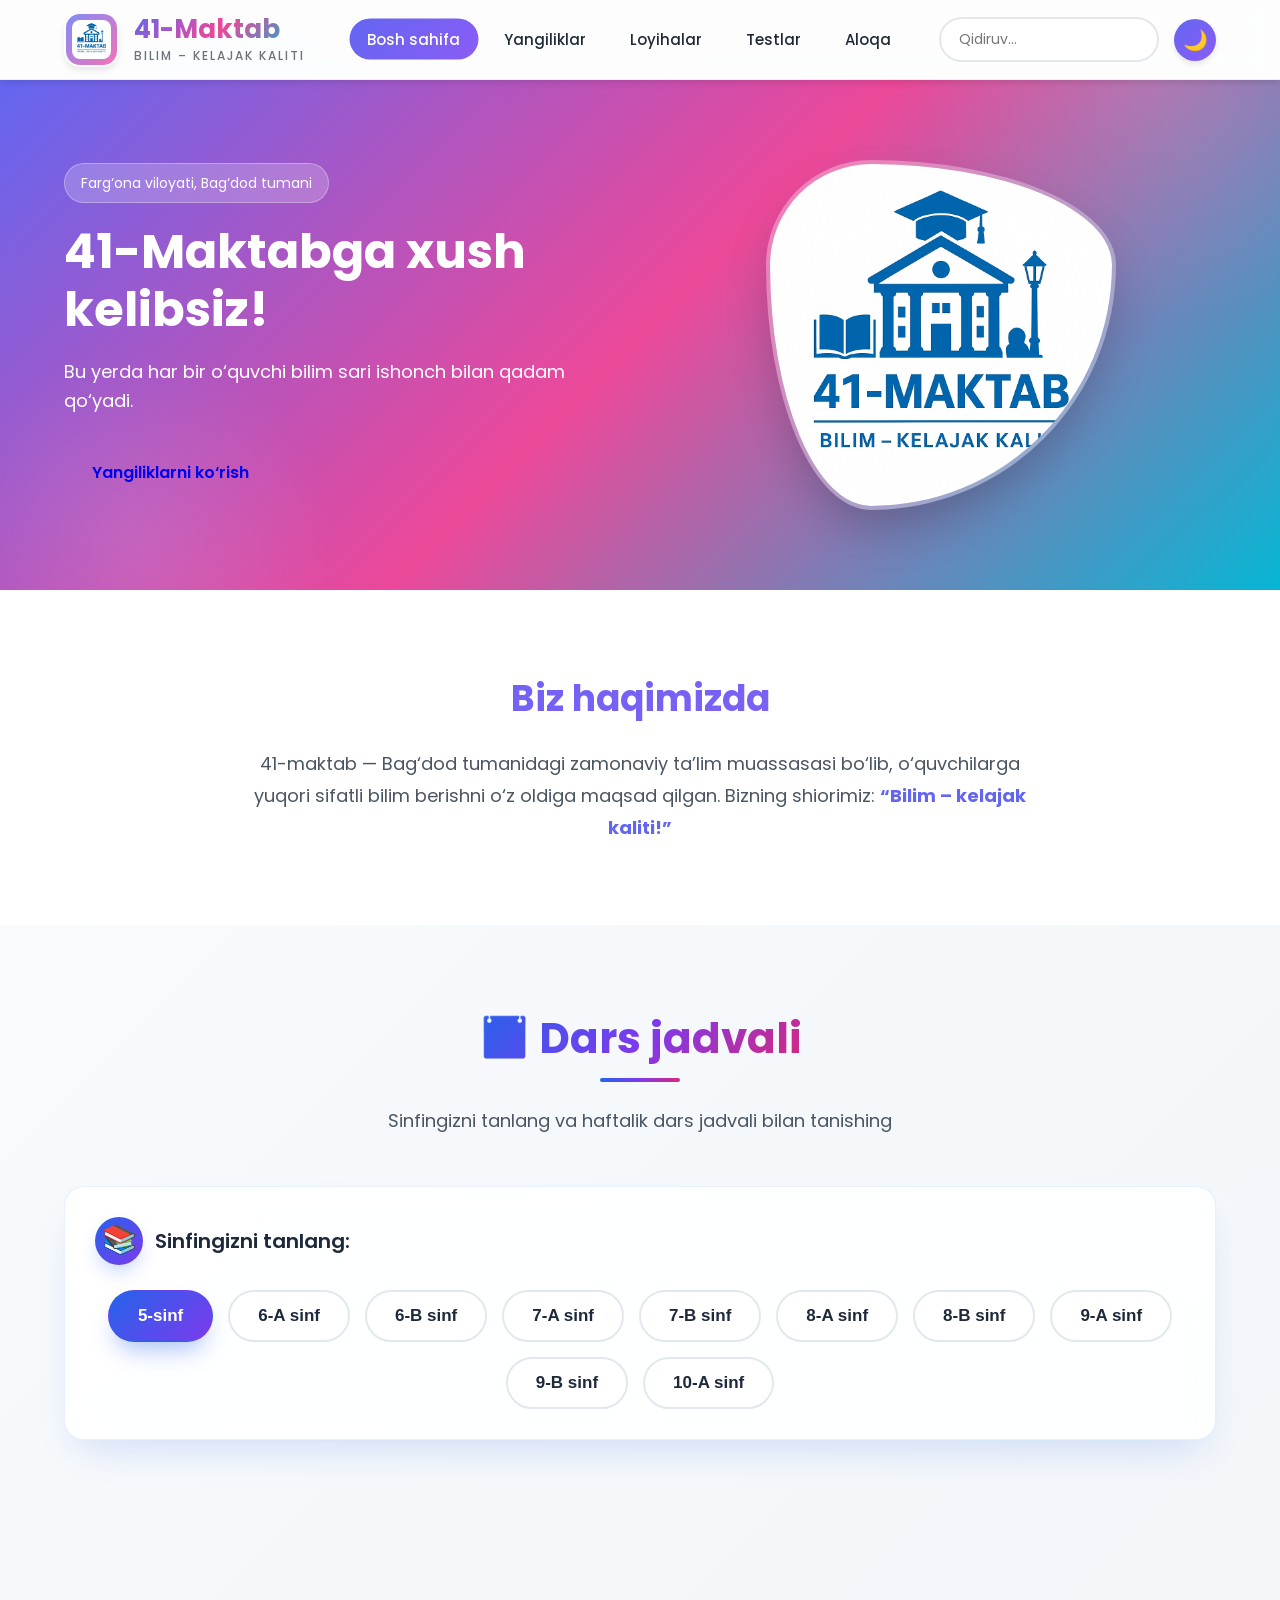
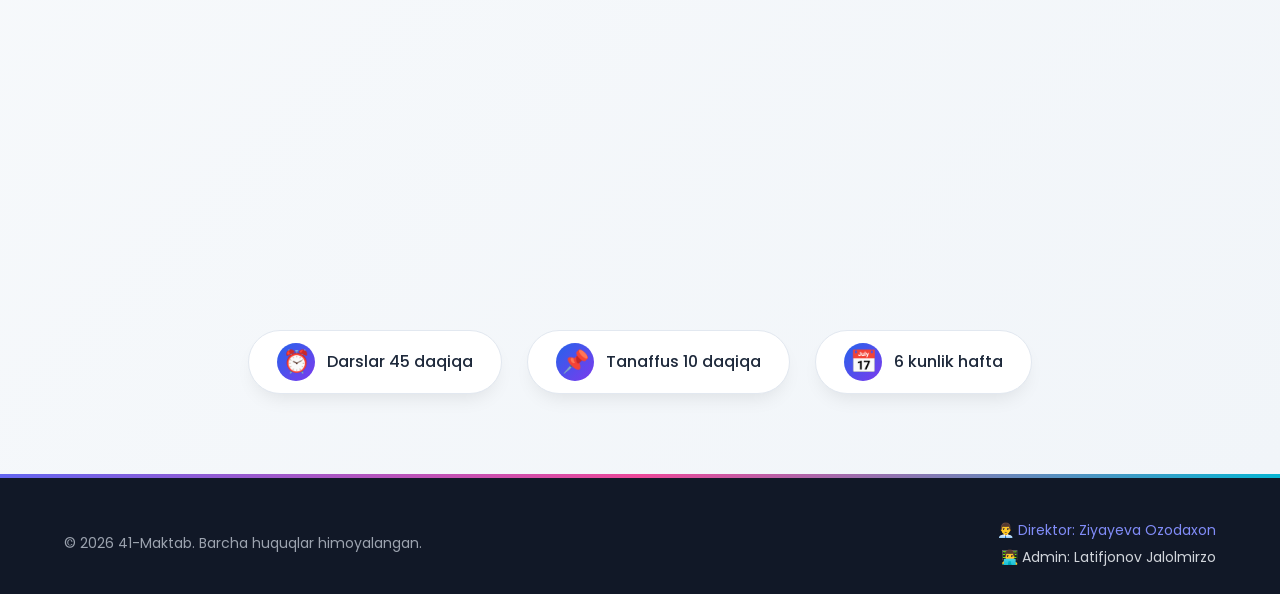
==== index.html @ e4338fba "Update index.html" ====
<!DOCTYPE html>
<html lang="uz">
<head>
  <meta charset="UTF-8">
  <meta name="viewport" content="width=device-width, initial-scale=1.0">
  <title>41-Maktab | Bosh sahifa</title>
  <link rel="stylesheet" href="css/style.css">
  <link rel="icon" type="image/png" href="images/logo.png">
      <link href="https://fonts.googleapis.com/css2?family=Poppins:wght@300;400;500;600;700&display=swap" rel="stylesheet">
</head>
<body>

  <!-- HEADER -->
  <header class="header">
    <div class="container header-inner">
      <div class="logo">
        <img src="images/logo.png" alt="41-maktab logotipi" width="50" height="50">
        <div class="brand">
          <h1>41-Maktab</h1>
          <p>Bilim – kelajak kaliti</p>
        </div>
      </div>
      <nav class="nav">
        <ul>
          <li><a href="index.html" class="active" aria-current="page">Bosh sahifa</a></li>
          <li><a href="yangiliklar.html">Yangiliklar</a></li>
          <li><a href="loyihalar.html">Loyihalar</a></li>
          <li><a href="testlar.html">Testlar</a></li>
          <li><a href="aloqa.html">Aloqa</a></li>
        </ul>
      </nav>

      <!-- 🔍 Qidiruv va 🌙 Dark Mode tugmalari -->
      <div class="nav-tools">
        <input type="text" id="search-input" placeholder="Qidiruv..." class="search-box" aria-label="Sayt bo'yicha qidiruv">
        <button id="dark-mode-toggle" class="dark-btn" aria-label="Qorong'u rejimni yoqish/o'chirish">🌙</button>
      </div>
    </div>
  </header>

  <!-- MAIN content area -->
  <main>
    <!-- HERO / BANNER -->
    <section class="hero">
      <div class="container hero-content">
        <div class="hero-text">
          <p class="hero-location">Farg‘ona viloyati, Bag‘dod tumani</p>
          <h1>41-Maktabga xush kelibsiz!</h1>
          <p>Bu yerda har bir o‘quvchi bilim sari ishonch bilan qadam qo‘yadi.</p>
          <a href="yangiliklar.html" class="btn">Yangiliklarni ko‘rish</a>
        </div>
        <div class="hero-img">
          <!-- Hero sectiondagi rasmni maktab binosi yoki o'quvchilar rasmi bilan almashtirish tavsiya etiladi -->
          <img src="images/logo.png" alt="Maktab logotipi" width="300" height="300">
        </div>
      </div>
    </section>

    <!-- ABOUT SECTION -->
    <section class="about">
      <div class="container">
        <h2>Biz haqimizda</h2>
        <p>
          41-maktab — Bag‘dod tumanidagi zamonaviy ta’lim muassasasi bo‘lib, 
          o‘quvchilarga yuqori sifatli bilim berishni o‘z oldiga maqsad qilgan. 
          Bizning shiorimiz: <strong>“Bilim – kelajak kaliti!”</strong>
        </p>
      </div>
    </section>

<!-- 📋 DARS JADVALI -->
<section class="schedule" id="jadval">
  <div class="container">
    <div class="section-header">
      <h2 class="section-title">📅 Dars jadvali</h2>
      <p class="section-description">Sinfingizni tanlang va haftalik dars jadvali bilan tanishing</p>
    </div>

<!-- Sinf tanlash -->
<div class="class-selector">
  <div class="selector-label">
    <span class="label-icon">📚</span>
    <span>Sinfingizni tanlang:</span>
  </div>
  
  <div class="class-buttons">
    <button class="class-btn active" data-class="5" onclick="showSchedule('5')">5-sinf</button>
    <button class="class-btn" data-class="6a" onclick="showSchedule('6a')">6-A sinf</button>
    <button class="class-btn" data-class="6b" onclick="showSchedule('6b')">6-B sinf</button>
    <button class="class-btn" data-class="7a" onclick="showSchedule('7a')">7-A sinf</button>
    <button class="class-btn" data-class="7b" onclick="showSchedule('7b')">7-B sinf</button>
    <button class="class-btn" data-class="8a" onclick="showSchedule('8a')">8-A sinf</button>
    <button class="class-btn" data-class="8b" onclick="showSchedule('8b')">8-B sinf</button>
    <button class="class-btn" data-class="9a" onclick="showSchedule('9a')">9-A sinf</button>
    <button class="class-btn" data-class="9b" onclick="showSchedule('9b')">9-B sinf</button>
    <button class="class-btn" data-class="10a" onclick="showSchedule('10a')">10-A sinf</button>
  </div>
</div>

    <!-- Jadval konteyneri -->
    <div class="schedule-container" id="schedule-container">
      <!-- Jadval shu yerga yuklanadi -->
    </div>

    <!-- Qo'shimcha ma'lumot -->
    <div class="schedule-footer">
      <div class="info-item">
        <span class="info-icon">⏰</span>
        <span>Darslar 45 daqiqa</span>
      </div>
      <div class="info-item">
        <span class="info-icon">📌</span>
        <span>Tanaffus 10 daqiqa</span>
      </div>
      <div class="info-item">
        <span class="info-icon">📅</span>
        <span>6 kunlik hafta</span>
      </div>
    </div>
  </div>
</section>

  <!-- FOOTER -->
  <footer class="footer">
    <div class="container footer-inner">
      <p>© 2026 41-Maktab. Barcha huquqlar himoyalangan.</p>
      <address>
        <p>👨‍💼 Direktor: Ziyayeva Ozodaxon</p>
        <p>👨‍💻 Admin: Latifjonov Jalolmirzo</p>
      </address>
    </div>
  </footer>

  <script src="js/main.js"></script>
</body>
</html>
---- css/style.css ----
/* ============================================
   41-MAKTAB - TO'LIQ STIL FAYLI
   Zamonaviy va rangli dizayn
   ============================================ */

/* ===== ROOT O'ZGARUVCHILAR ===== */
:root {
  /* Asosiy ranglar - Binafsha va pushti palitrasi */
  --primary: #6366f1;        /* Binafsha-ko'k */
  --primary-dark: #4f46e5;    /* To'q binafsha */
  --primary-light: #818cf8;   /* Och binafsha */
  --secondary: #ec4899;       /* Pushti */
  --secondary-dark: #db2777;  /* To'q pushti */
  --secondary-light: #f472b6; /* Och pushti */
  --accent: #06b6d4;          /* Moviy */
  --accent-dark: #0891b2;     /* To'q moviy */
  
  /* Qo'shimcha ranglar */
  --success: #10b981;         /* Yashil */
  --warning: #f59e0b;         /* Sariq */
  --danger: #ef4444;          /* Qizil */
  --info: #3b82f6;            /* Ko'k */
  
  /* Neytral ranglar */
  --white: #ffffff;
  --gray-50: #f9fafb;
  --gray-100: #f3f4f6;
  --gray-200: #e5e7eb;
  --gray-300: #d1d5db;
  --gray-400: #9ca3af;
  --gray-500: #6b7280;
  --gray-600: #4b5563;
  --gray-700: #374151;
  --gray-800: #1f2937;
  --gray-900: #111827;
  
  /* Gradientlar */
  --gradient-primary: linear-gradient(135deg, #6366f1, #8b5cf6);
  --gradient-secondary: linear-gradient(135deg, #ec4899, #f43f5e);
  --gradient-accent: linear-gradient(135deg, #06b6d4, #3b82f6);
  --gradient-warm: linear-gradient(135deg, #f59e0b, #ef4444);
  --gradient-cool: linear-gradient(135deg, #10b981, #06b6d4);
  --gradient-mixed: linear-gradient(135deg, #6366f1, #ec4899, #06b6d4);
  
  /* Fon ranglari */
  --bg-primary: #f0f2f5;
  --bg-secondary: #ffffff;
  --bg-gradient: linear-gradient(135deg, #667eea 0%, #764ba2 100%);
  --bg-soft: linear-gradient(135deg, #f5f7fa 0%, #c3cfe2 100%);
  
  /* Matn ranglari */
  --text-primary: #1f2937;
  --text-secondary: #4b5563;
  --text-muted: #6b7280;
  --text-light: #9ca3af;
  --text-white: #ffffff;
  
  /* O'lchamlar */
  --border-radius-sm: 8px;
  --border-radius-md: 12px;
  --border-radius-lg: 16px;
  --border-radius-xl: 24px;
  --border-radius-full: 9999px;
  
  /* Soyalar */
  --shadow-sm: 0 1px 2px 0 rgb(0 0 0 / 0.05);
  --shadow-md: 0 4px 6px -1px rgb(0 0 0 / 0.1);
  --shadow-lg: 0 10px 15px -3px rgb(0 0 0 / 0.1);
  --shadow-xl: 0 20px 25px -5px rgb(0 0 0 / 0.1);
  --shadow-2xl: 0 25px 50px -12px rgb(0 0 0 / 0.25);
  --shadow-colored: 0 10px 30px -5px rgba(99, 102, 241, 0.3);
  
  /* Animatsiyalar */
  --transition-fast: 150ms;
  --transition-base: 300ms;
  --transition-slow: 500ms;
  --transition-bounce: cubic-bezier(0.68, -0.55, 0.265, 1.55);
}

/* ===== UMUMIY STILLAR ===== */
* {
  margin: 0;
  padding: 0;
  box-sizing: border-box;
}

html {
  scroll-behavior: smooth;
}

body {
  font-family: 'Poppins', sans-serif;
  background: var(--bg-primary);
  color: var(--text-primary);
  line-height: 1.6;
  min-height: 100vh;
  position: relative;
}

/* Orqa fon animatsiyasi */
body::before {
  content: '';
  position: fixed;
  top: 0;
  left: 0;
  right: 0;
  bottom: 0;
  background: 
    radial-gradient(circle at 20% 20%, rgba(99, 102, 241, 0.03) 0%, transparent 40%),
    radial-gradient(circle at 80% 70%, rgba(236, 72, 153, 0.03) 0%, transparent 40%),
    radial-gradient(circle at 40% 80%, rgba(6, 182, 212, 0.03) 0%, transparent 40%);
  pointer-events: none;
  z-index: -1;
}

.container {
  width: 90%;
  max-width: 1280px;
  margin: 0 auto;
  position: relative;
}

/* ===== HEADER ===== */
.header {
  background: rgba(255, 255, 255, 0.85);
  backdrop-filter: blur(12px);
  -webkit-backdrop-filter: blur(12px);
  border-bottom: 1px solid rgba(99, 102, 241, 0.1);
  position: sticky;
  top: 0;
  z-index: 1000;
  box-shadow: var(--shadow-md);
}

.header-inner {
  display: flex;
  align-items: center;
  justify-content: space-between;
  padding: 12px 0;
}

/* Logo */
.logo {
  display: flex;
  align-items: center;
  gap: 15px;
}

.logo img {
  width: 55px;
  height: 55px;
  object-fit: cover;
  border-radius: var(--border-radius-lg);
  background: linear-gradient(135deg, var(--primary-light), var(--secondary-light));
  padding: 6px;
  border: 2px solid transparent;
  background-clip: padding-box;
  transition: all var(--transition-base) ease;
  box-shadow: var(--shadow-md);
}

.logo:hover img {
  transform: rotate(5deg) scale(1.05);
  border-color: var(--primary);
}

.brand h1 {
  font-size: 26px;
  font-weight: 700;
  background: var(--gradient-mixed);
  -webkit-background-clip: text;
  -webkit-text-fill-color: transparent;
  line-height: 1.2;
}

.brand p {
  font-size: 12px;
  font-weight: 500;
  color: var(--text-muted);
  text-transform: uppercase;
  letter-spacing: 2px;
}

/* Navigatsiya */
.nav {
  margin-left: auto;
  margin-right: 30px;
}

.nav ul {
  display: flex;
  list-style: none;
  gap: 8px;
}

.nav ul li a {
  text-decoration: none;
  color: var(--text-primary);
  font-weight: 500;
  font-size: 15px;
  padding: 10px 18px;
  border-radius: var(--border-radius-full);
  transition: all var(--transition-base) ease;
  position: relative;
  overflow: hidden;
  z-index: 1;
}

.nav ul li a::before {
  content: '';
  position: absolute;
  top: 50%;
  left: 50%;
  transform: translate(-50%, -50%) scale(0);
  width: 100%;
  height: 100%;
  background: var(--gradient-primary);
  border-radius: var(--border-radius-full);
  z-index: -1;
  transition: transform var(--transition-base) var(--transition-bounce);
}

.nav ul li a:hover::before,
.nav ul li a.active::before {
  transform: translate(-50%, -50%) scale(1);
}

.nav ul li a:hover,
.nav ul li a.active {
  color: var(--text-white);
}

/* Nav Tools */
.nav-tools {
  display: flex;
  align-items: center;
  gap: 15px;
}

.search-box {
  padding: 10px 18px;
  border: 2px solid var(--gray-200);
  border-radius: var(--border-radius-full);
  font-size: 14px;
  width: 220px;
  transition: all var(--transition-base) ease;
  background: var(--white);
}

.search-box:focus {
  outline: none;
  border-color: var(--primary);
  box-shadow: 0 0 0 4px rgba(99, 102, 241, 0.1);
  width: 260px;
}

.dark-btn {
  background: var(--gradient-primary);
  color: var(--white);
  border: none;
  border-radius: 50%;
  width: 42px;
  height: 42px;
  font-size: 20px;
  cursor: pointer;
  transition: all var(--transition-base) ease;
  display: flex;
  align-items: center;
  justify-content: center;
  box-shadow: var(--shadow-md);
}

.dark-btn:hover {
  transform: scale(1.1) rotate(15deg);
  box-shadow: var(--shadow-colored);
}

/* ===== HERO SECTION ===== */
.hero {
  background: var(--gradient-mixed);
  color: var(--white);
  padding: 80px 0;
  position: relative;
  overflow: hidden;
}

.hero::before {
  content: '';
  position: absolute;
  top: -50%;
  right: -10%;
  width: 500px;
  height: 500px;
  background: radial-gradient(circle, rgba(255,255,255,0.1) 0%, transparent 70%);
  border-radius: 50%;
  animation: float 20s infinite;
}

.hero::after {
  content: '';
  position: absolute;
  bottom: -30%;
  left: -5%;
  width: 400px;
  height: 400px;
  background: radial-gradient(circle, rgba(255,255,255,0.1) 0%, transparent 70%);
  border-radius: 50%;
  animation: float 15s infinite reverse;
}

@keyframes float {
  0%, 100% { transform: translate(0, 0); }
  50% { transform: translate(30px, 20px); }
}

.hero-content {
  display: flex;
  align-items: center;
  justify-content: space-between;
  gap: 50px;
  position: relative;
  z-index: 1;
}

.hero-text {
  flex: 1;
}

.hero-text .hero-location {
  display: inline-block;
  background: rgba(255,255,255,0.2);
  backdrop-filter: blur(5px);
  padding: 8px 16px;
  border-radius: var(--border-radius-full);
  font-size: 14px;
  margin-bottom: 20px;
  border: 1px solid rgba(255,255,255,0.3);
}

.hero-text h1 {
  font-size: 48px;
  font-weight: 700;
  line-height: 1.2;
  margin-bottom: 20px;
  animation: slideInLeft 1s ease;
}

.hero-text p {
  font-size: 18px;
  opacity: 0.95;
  margin-bottom: 30px;
  animation: slideInLeft 1s ease 0.2s both;
}

@keyframes slideInLeft {
  from {
    opacity: 0;
    transform: translateX(-30px);
  }
  to {
    opacity: 1;
    transform: translateX(0);
  }
}

.hero-img {
  flex: 1;
  display: flex;
  justify-content: center;
  animation: float 6s ease-in-out infinite;
}

.hero-img img {
  max-width: 100%;
  width: 350px;
  height: auto;
  border-radius: 30% 70% 70% 30% / 30% 30% 70% 70%;
  box-shadow: var(--shadow-2xl);
  border: 4px solid rgba(255,255,255,0.3);
}

/* ===== BUTTONS ===== */
.btn {
  display: inline-block;
  padding: 12px 28px;
  border-radius: var(--border-radius-full);
  font-weight: 600;
  font-size: 15px;
  text-decoration: none;
  transition: all var(--transition-base) var(--transition-bounce);
  border: none;
  cursor: pointer;
  position: relative;
  overflow: hidden;
  z-index: 1;
}

.btn::before {
  content: '';
  position: absolute;
  top: 50%;
  left: 50%;
  transform: translate(-50%, -50%) scale(0);
  width: 100%;
  height: 100%;
  background: rgba(255,255,255,0.2);
  border-radius: inherit;
  z-index: -1;
  transition: transform var(--transition-base) var(--transition-bounce);
}

.btn:hover::before {
  transform: translate(-50%, -50%) scale(1);
}

.btn-primary {
  background: var(--gradient-primary);
  color: var(--white);
  box-shadow: 0 8px 20px -8px var(--primary);
}

.btn-secondary {
  background: var(--gradient-secondary);
  color: var(--white);
  box-shadow: 0 8px 20px -8px var(--secondary);
}

.btn-accent {
  background: var(--gradient-accent);
  color: var(--white);
  box-shadow: 0 8px 20px -8px var(--accent);
}

.btn-outline {
  background: transparent;
  color: var(--primary);
  border: 2px solid var(--primary);
}

.btn-outline:hover {
  background: var(--gradient-primary);
  color: var(--white);
  border-color: transparent;
}

.btn:hover {
  transform: translateY(-2px);
  box-shadow: var(--shadow-xl);
}

/* ===== ABOUT SECTION ===== */
.about {
  padding: 80px 0;
  text-align: center;
  background: var(--white);
  position: relative;
}

.about h2 {
  font-size: 36px;
  font-weight: 700;
  margin-bottom: 20px;
  background: var(--gradient-primary);
  -webkit-background-clip: text;
  -webkit-text-fill-color: transparent;
}

.about p {
  max-width: 800px;
  margin: 0 auto;
  font-size: 18px;
  color: var(--text-secondary);
  line-height: 1.8;
}

.about strong {
  color: var(--primary);
}

/* ============================================
   PAGE TITLE - BARCHA SAHIFALAR UCHUN
   ============================================ */

/* Asosiy stillar */
.page-title {
  padding: 80px 0 60px;
  text-align: center;
  position: relative;
  overflow: hidden;
  color: white;
}

.page-title .container {
  position: relative;
  z-index: 10;
}

.page-title h1 {
  font-size: 48px;
  font-weight: 800;
  margin-bottom: 15px;
  text-shadow: 0 4px 15px rgba(0, 0, 0, 0.3);
  animation: titleSlideDown 0.8s ease;
}

.page-title p {
  font-size: 20px;
  max-width: 600px;
  margin: 0 auto;
  line-height: 1.6;
  opacity: 0.95;
  text-shadow: 0 2px 8px rgba(0, 0, 0, 0.2);
  animation: titleSlideUp 0.8s ease 0.2s both;
}

/* Animatsiyalar */
@keyframes titleSlideDown {
  from {
    opacity: 0;
    transform: translateY(-30px);
  }
  to {
    opacity: 1;
    transform: translateY(0);
  }
}

@keyframes titleSlideUp {
  from {
    opacity: 0;
    transform: translateY(30px);
  }
  to {
    opacity: 1;
    transform: translateY(0);
  }
}

/* SAHIFALARGA MOS RANGLAR */

/* Yangiliklar sahifasi */
.page-title.news-title {
  background: linear-gradient(135deg, #2563eb, #7c3aed, #db2777);
}

/* Loyihalar sahifasi */
.page-title.projects-title {
  background: linear-gradient(135deg, #059669, #10b981, #34d399);
}

/* Testlar sahifasi */
.page-title.test-title {
  background: linear-gradient(135deg, #d97706, #f59e0b, #fbbf24);
}

/* Aloqa sahifasi */
.page-title.contact-title {
  background: linear-gradient(135deg, #7c3aed, #8b5cf6, #a78bfa);
}

/* ORQA FON EFFEKTLARI (barcha sahifalar uchun bir xil) */

/* Geometrik shakllar */
.page-title::before {
  content: '';
  position: absolute;
  top: -50%;
  left: -10%;
  width: 300px;
  height: 300px;
  background: radial-gradient(circle, rgba(255,255,255,0.15) 0%, transparent 70%);
  border-radius: 50%;
  animation: float 20s ease-in-out infinite;
  z-index: 1;
}

.page-title::after {
  content: '';
  position: absolute;
  bottom: -50%;
  right: -10%;
  width: 350px;
  height: 350px;
  background: radial-gradient(circle, rgba(255,255,255,0.15) 0%, transparent 70%);
  border-radius: 50%;
  animation: floatReverse 25s ease-in-out infinite;
  z-index: 1;
}

/* Floating element */
.page-title .floating-element {
  position: absolute;
  top: 20%;
  left: 5%;
  width: 200px;
  height: 200px;
  background: radial-gradient(circle, rgba(255,255,255,0.1) 0%, transparent 70%);
  border-radius: 50%;
  animation: float 15s ease-in-out infinite reverse;
  z-index: 1;
}

/* Chiziqli naqsh */
.page-title .pattern {
  position: absolute;
  top: 0;
  left: 0;
  right: 0;
  bottom: 0;
  background-image: url('data:image/svg+xml;utf8,<svg xmlns="http://www.w3.org/2000/svg" width="100" height="100" viewBox="0 0 100 100"><path d="M10,50 Q30,30 50,50 T90,50" stroke="rgba(255,255,255,0.05)" fill="none" stroke-width="2"/></svg>');
  background-size: 50px 50px;
  animation: movePattern 30s linear infinite;
  z-index: 1;
}

@keyframes float {
  0%, 100% {
    transform: translate(0, 0) rotate(0deg);
  }
  50% {
    transform: translate(30px, -30px) rotate(10deg);
  }
}

@keyframes floatReverse {
  0%, 100% {
    transform: translate(0, 0) rotate(0deg);
  }
  50% {
    transform: translate(-30px, 30px) rotate(-10deg);
  }
}

@keyframes movePattern {
  from {
    background-position: 0 0;
  }
  to {
    background-position: 100px 100px;
  }
}

/* MOBIL VERSIYA */
@media (max-width: 768px) {
  .page-title {
    padding: 60px 0 40px;
  }
  
  .page-title h1 {
    font-size: 36px;
  }
  
  .page-title p {
    font-size: 18px;
    padding: 0 20px;
  }
  
  .page-title::before,
  .page-title::after,
  .page-title .floating-element {
    width: 200px;
    height: 200px;
  }
}

@media (max-width: 480px) {
  .page-title {
    padding: 50px 0 30px;
  }
  
  .page-title h1 {
    font-size: 28px;
  }
  
  .page-title p {
    font-size: 16px;
  }
  
  .page-title::before,
  .page-title::after,
  .page-title .floating-element {
    width: 150px;
    height: 150px;
  }
}

/* DARK MODE */
body.dark .page-title::before,
body.dark .page-title::after,
body.dark .page-title .floating-element {
  opacity: 0.2;
}

/* ===== NEWS SECTION ===== */
.news {
  padding: 80px 0;
  background: var(--bg-primary);
}

.news-grid {
  display: grid;
  grid-template-columns: repeat(auto-fit, minmax(340px, 1fr));
  gap: 30px;
}

.news-card {
  background: var(--white);
  border-radius: var(--border-radius-xl);
  overflow: hidden;
  box-shadow: var(--shadow-lg);
  transition: all var(--transition-base) var(--transition-bounce);
  position: relative;
}

.news-card:hover {
  transform: translateY(-10px) scale(1.02);
  box-shadow: var(--shadow-2xl), 0 0 0 2px var(--primary-light);
}

.news-card img {
  width: 100%;
  height: 220px;
  object-fit: cover;
  transition: transform var(--transition-slow) ease;
}

.news-card:hover img {
  transform: scale(1.1);
}

.news-body {
  padding: 25px;
  position: relative;
}

.news-body::before {
  content: '';
  position: absolute;
  top: -20px;
  left: 25px;
  width: 40px;
  height: 40px;
  background: var(--gradient-primary);
  border-radius: 50%;
  border: 4px solid var(--white);
}

.news-body h3 {
  color: var(--text-primary);
  font-size: 22px;
  font-weight: 600;
  margin-bottom: 10px;
  padding-top: 10px;
}

.news-body p {
  color: var(--text-secondary);
  font-size: 15px;
  line-height: 1.7;
  margin-bottom: 15px;
}

.news-body time {
  display: inline-block;
  font-size: 14px;
  color: var(--text-muted);
  background: var(--gray-100);
  padding: 5px 12px;
  border-radius: var(--border-radius-full);
}

/* ===== PROJECTS SECTION ===== */
.projects {
  padding: 80px 0;
  background: linear-gradient(135deg, #f6f9fc 0%, #edf2f9 100%);
  position: relative;
  overflow: hidden;
}

.projects-grid {
  display: grid;
  grid-template-columns: repeat(auto-fit, minmax(340px, 1fr));
  gap: 30px;
}

.project-card {
  background: var(--white);
  border-radius: var(--border-radius-xl);
  overflow: hidden;
  box-shadow: var(--shadow-lg);
  transition: all var(--transition-base) var(--transition-bounce);
  position: relative;
  display: flex;
  flex-direction: column;
  height: 100%;
}

.project-card::before {
  content: '';
  position: absolute;
  top: 0;
  left: 0;
  right: 0;
  height: 4px;
  background: var(--gradient-mixed);
  background-size: 200% 100%;
  animation: gradientMove 3s ease infinite;
  z-index: 1;
}

@keyframes gradientMove {
  0% { background-position: 0% 50%; }
  50% { background-position: 100% 50%; }
  100% { background-position: 0% 50%; }
}

.project-card:hover {
  transform: translateY(-12px) scale(1.02);
  box-shadow: var(--shadow-2xl), 0 0 0 3px rgba(99, 102, 241, 0.1);
}

.project-card img {
  width: 100%;
  height: 220px;
  object-fit: cover;
  transition: transform var(--transition-slow) ease;
}

.project-card:hover img {
  transform: scale(1.08);
}

.project-body {
  padding: 25px;
  text-align: center;
  flex: 1;
  display: flex;
  flex-direction: column;
  position: relative;
}

.project-body h3 {
  color: var(--text-primary);
  font-size: 24px;
  font-weight: 700;
  margin-bottom: 12px;
  position: relative;
  display: inline-block;
  padding-bottom: 8px;
}

.project-body h3::after {
  content: '';
  position: absolute;
  bottom: 0;
  left: 50%;
  transform: translateX(-50%);
  width: 0;
  height: 3px;
  background: var(--gradient-primary);
  transition: width var(--transition-base) ease;
  border-radius: var(--border-radius-full);
}

.project-card:hover h3::after {
  width: 60px;
}

.project-body p {
  color: var(--text-secondary);
  font-size: 15px;
  line-height: 1.7;
  margin-bottom: 20px;
  flex: 1;
}

.project-body .btn {
  align-self: center;
  background: var(--gradient-primary);
  color: var(--white);
  padding: 10px 24px;
  font-size: 14px;
}

/* ============================================
   TEST BO'LIMI STILLARI
   ============================================ */

.test-section {
  padding: 60px 0 100px;
  background: linear-gradient(135deg, #f8fafc 0%, #f1f5f9 100%);
  min-height: 80vh;
  position: relative;
  overflow: hidden;
}

.test-section::before {
  content: '';
  position: absolute;
  top: -100px;
  right: -100px;
  width: 400px;
  height: 400px;
  background: radial-gradient(circle, rgba(37, 99, 235, 0.03) 0%, transparent 70%);
  border-radius: 50%;
  z-index: 0;
}

.test-section::after {
  content: '';
  position: absolute;
  bottom: -100px;
  left: -100px;
  width: 350px;
  height: 350px;
  background: radial-gradient(circle, rgba(124, 58, 237, 0.03) 0%, transparent 70%);
  border-radius: 50%;
  z-index: 0;
}

/* Section Header */
.test-section .section-header {
  text-align: center;
  margin-bottom: 50px;
  position: relative;
  z-index: 1;
}

.test-section .section-title {
  font-size: 42px;
  font-weight: 700;
  background: linear-gradient(135deg, #2563eb, #7c3aed, #db2777);
  -webkit-background-clip: text;
  -webkit-text-fill-color: transparent;
  margin-bottom: 15px;
  position: relative;
  display: inline-block;
}

.test-section .section-title::after {
  content: '';
  position: absolute;
  bottom: -10px;
  left: 50%;
  transform: translateX(-50%);
  width: 80px;
  height: 4px;
  background: linear-gradient(90deg, #2563eb, #7c3aed, #db2777);
  border-radius: 2px;
}

.test-section .section-description {
  font-size: 18px;
  color: #4b5563;
  max-width: 600px;
  margin: 20px auto 0;
}

/* Class Selector (dars jadvalidagidek) */
.test-section .class-selector {
  background: rgba(255, 255, 255, 0.9);
  backdrop-filter: blur(10px);
  border: 1px solid rgba(37, 99, 235, 0.1);
  border-radius: 20px;
  padding: 30px;
  margin-bottom: 40px;
  box-shadow: 0 20px 40px -15px rgba(37, 99, 235, 0.2);
  position: relative;
  z-index: 1;
}

.test-section .selector-label {
  display: flex;
  align-items: center;
  gap: 12px;
  margin-bottom: 25px;
  font-size: 20px;
  font-weight: 600;
  color: #1e293b;
}

.test-section .label-icon {
  font-size: 28px;
  background: linear-gradient(135deg, #2563eb, #7c3aed);
  width: 48px;
  height: 48px;
  display: flex;
  align-items: center;
  justify-content: center;
  border-radius: 50%;
  color: white;
  box-shadow: 0 10px 20px -5px rgba(37, 99, 235, 0.3);
}

.test-section .class-buttons {
  display: flex;
  flex-wrap: wrap;
  gap: 15px;
  justify-content: center;
}

.test-section .class-btn {
  background: white;
  border: 2px solid #e2e8f0;
  border-radius: 40px;
  padding: 14px 28px;
  font-size: 17px;
  font-weight: 600;
  color: #1e293b;
  cursor: pointer;
  transition: all 0.3s cubic-bezier(0.4, 0, 0.2, 1);
  min-width: 100px;
  position: relative;
  overflow: hidden;
  z-index: 1;
}

.test-section .class-btn::before {
  content: '';
  position: absolute;
  top: 0;
  left: 0;
  right: 0;
  bottom: 0;
  background: linear-gradient(135deg, #2563eb, #7c3aed, #db2777);
  opacity: 0;
  z-index: -1;
  transition: opacity 0.3s ease;
}

.test-section .class-btn:hover {
  transform: translateY(-3px);
  border-color: transparent;
  color: white;
  box-shadow: 0 15px 25px -8px rgba(37, 99, 235, 0.4);
}

.test-section .class-btn:hover::before {
  opacity: 1;
}

.test-section .class-btn.active {
  background: linear-gradient(135deg, #2563eb, #7c3aed);
  border-color: transparent;
  color: white;
  box-shadow: 0 15px 25px -8px rgba(37, 99, 235, 0.4);
}

/* Subjects Grid */
.subjects-grid {
  display: grid;
  grid-template-columns: repeat(auto-fit, minmax(280px, 1fr));
  gap: 25px;
  margin-top: 30px;
  position: relative;
  z-index: 1;
}

.subject-card {
  background: white;
  border-radius: 20px;
  padding: 30px 20px;
  text-align: center;
  cursor: pointer;
  transition: all 0.3s cubic-bezier(0.4, 0, 0.2, 1);
  border: 2px solid transparent;
  position: relative;
  overflow: hidden;
  box-shadow: 0 10px 25px -8px rgba(0, 0, 0, 0.1);
}

.subject-card::before {
  content: '';
  position: absolute;
  top: 0;
  left: 0;
  right: 0;
  height: 4px;
  background: linear-gradient(90deg, #2563eb, #7c3aed, #db2777);
  transform: translateX(-100%);
  transition: transform 0.5s ease;
}

.subject-card:hover::before {
  transform: translateX(0);
}

.subject-card:hover {
  transform: translateY(-8px) scale(1.02);
  border-color: #2563eb;
  box-shadow: 0 20px 30px -10px rgba(37, 99, 235, 0.3);
}

.subject-icon {
  font-size: 48px;
  margin-bottom: 15px;
  display: inline-block;
  background: linear-gradient(135deg, #2563eb, #7c3aed);
  width: 80px;
  height: 80px;
  line-height: 80px;
  text-align: center;
  border-radius: 50%;
  color: white;
  box-shadow: 0 10px 20px -5px rgba(37, 99, 235, 0.3);
}

.subject-card h3 {
  font-size: 24px;
  font-weight: 700;
  color: #1e293b;
  margin-bottom: 10px;
}

.subject-card p {
  color: #4b5563;
  font-size: 15px;
  margin-bottom: 20px;
  line-height: 1.6;
}

.subject-info {
  display: flex;
  justify-content: center;
  gap: 20px;
  margin-top: 15px;
}

.subject-info span {
  background: #f1f5f9;
  padding: 6px 15px;
  border-radius: 30px;
  font-size: 14px;
  color: #2563eb;
  font-weight: 500;
}

/* Large Test Card */
.subject-card.large-test {
  background: linear-gradient(135deg, #2563eb, #7c3aed);
  grid-column: span 2;
}

.subject-card.large-test h3,
.subject-card.large-test p {
  color: white;
}

.subject-card.large-test .subject-icon {
  background: white;
  color: #2563eb;
}

.subject-card.large-test .subject-info span {
  background: rgba(255, 255, 255, 0.2);
  color: white;
}

/* Student Info Form */
.student-info-form {
  max-width: 500px;
  margin: 40px auto;
  position: relative;
  z-index: 1;
  animation: slideUp 0.5s ease;
}

.form-card {
  background: white;
  border-radius: 30px;
  padding: 40px;
  box-shadow: 0 25px 50px -12px rgba(37, 99, 235, 0.25);
  border: 1px solid rgba(37, 99, 235, 0.1);
}

.form-header {
  display: flex;
  align-items: center;
  gap: 15px;
  margin-bottom: 30px;
}

.form-icon {
  font-size: 32px;
  background: linear-gradient(135deg, #2563eb, #7c3aed);
  width: 60px;
  height: 60px;
  display: flex;
  align-items: center;
  justify-content: center;
  border-radius: 50%;
  color: white;
}

.form-header h3 {
  font-size: 28px;
  font-weight: 700;
  background: linear-gradient(135deg, #2563eb, #7c3aed);
  -webkit-background-clip: text;
  -webkit-text-fill-color: transparent;
}

.input-group {
  margin-bottom: 25px;
}

.input-group label {
  display: block;
  margin-bottom: 8px;
  color: #1e293b;
  font-weight: 600;
  font-size: 16px;
}

.input-group input {
  width: 100%;
  padding: 16px 20px;
  border: 2px solid #e2e8f0;
  border-radius: 15px;
  font-size: 16px;
  transition: all 0.3s ease;
  background: #f8fafc;
}

.input-group input:focus {
  outline: none;
  border-color: #2563eb;
  box-shadow: 0 0 0 4px rgba(37, 99, 235, 0.1);
  background: white;
}

.form-actions {
  display: flex;
  gap: 15px;
  margin-top: 35px;
}

.btn {
  padding: 14px 28px;
  border: none;
  border-radius: 40px;
  font-size: 16px;
  font-weight: 600;
  cursor: pointer;
  transition: all 0.3s ease;
  flex: 1;
}

.btn-primary {
  background: linear-gradient(135deg, #2563eb, #7c3aed);
  color: white;
  box-shadow: 0 10px 20px -5px rgba(37, 99, 235, 0.3);
}

.btn-primary:hover {
  transform: translateY(-2px);
  box-shadow: 0 15px 25px -8px rgba(37, 99, 235, 0.4);
}

.btn-secondary {
  background: #f1f5f9;
  color: #1e293b;
  border: 2px solid #e2e8f0;
}

.btn-secondary:hover {
  background: #e2e8f0;
  transform: translateY(-2px);
}

/* Test Container */
.test-container {
  background: white;
  border-radius: 30px;
  padding: 40px;
  box-shadow: 0 25px 50px -12px rgba(37, 99, 235, 0.25);
  margin-top: 30px;
  animation: slideUp 0.5s ease;
  position: relative;
  z-index: 1;
}

.test-header {
  display: flex;
  justify-content: space-between;
  align-items: center;
  margin-bottom: 30px;
  padding-bottom: 20px;
  border-bottom: 2px solid #f1f5f9;
  flex-wrap: wrap;
  gap: 15px;
}

.test-header h2 {
  font-size: 28px;
  font-weight: 700;
  background: linear-gradient(135deg, #2563eb, #7c3aed);
  -webkit-background-clip: text;
  -webkit-text-fill-color: transparent;
}

.test-progress {
  display: flex;
  align-items: center;
  gap: 15px;
  background: #f8fafc;
  padding: 10px 20px;
  border-radius: 40px;
  border: 1px solid #e2e8f0;
}

.progress-bar {
  width: 150px;
  height: 10px;
  background: #e2e8f0;
  border-radius: 10px;
  overflow: hidden;
}

.progress-fill {
  height: 100%;
  background: linear-gradient(90deg, #2563eb, #7c3aed, #db2777);
  border-radius: 10px;
  transition: width 0.3s ease;
}

.test-timer {
  font-size: 18px;
  font-weight: 600;
  color: #2563eb;
  background: #f8fafc;
  padding: 10px 20px;
  border-radius: 40px;
  border: 1px solid #e2e8f0;
}

.exit-btn {
  background: #fee2e2;
  color: #ef4444;
  border: 2px solid #fecaca;
  padding: 10px 20px;
  border-radius: 40px;
  font-size: 15px;
  font-weight: 600;
  cursor: pointer;
  transition: all 0.3s ease;
}

.exit-btn:hover {
  background: #ef4444;
  color: white;
  border-color: #ef4444;
  transform: translateY(-2px);
}

/* Question Container */
.question-container {
  margin-bottom: 30px;
}

.question-card {
  background: #f8fafc;
  border-radius: 20px;
  padding: 30px;
  border: 2px solid #e2e8f0;
}

.question-number {
  display: inline-block;
  background: linear-gradient(135deg, #2563eb, #7c3aed);
  color: white;
  padding: 8px 20px;
  border-radius: 30px;
  font-size: 15px;
  font-weight: 600;
  margin-bottom: 20px;
}

.question-text {
  font-size: 22px;
  font-weight: 600;
  color: #1e293b;
  margin-bottom: 30px;
  line-height: 1.5;
}

.answers-grid {
  display: flex;
  flex-direction: column;
  gap: 15px;
}

.answer-option {
  background: white;
  border: 2px solid #e2e8f0;
  border-radius: 15px;
  padding: 18px 25px;
  cursor: pointer;
  transition: all 0.3s ease;
  display: flex;
  align-items: center;
  gap: 15px;
}

.answer-option:hover {
  border-color: #2563eb;
  transform: translateX(5px);
  box-shadow: 0 5px 15px rgba(37, 99, 235, 0.1);
}

.answer-option input[type="radio"] {
  width: 20px;
  height: 20px;
  accent-color: #2563eb;
}

.answer-option.selected {
  border-color: #2563eb;
  background: linear-gradient(135deg, rgba(37, 99, 235, 0.05), rgba(124, 58, 237, 0.05));
}

.answer-option.correct {
  border-color: #10b981;
  background: rgba(16, 185, 129, 0.1);
}

.answer-option.incorrect {
  border-color: #ef4444;
  background: rgba(239, 68, 68, 0.1);
}

/* Test Navigation */
.test-navigation {
  display: flex;
  justify-content: center;
  gap: 15px;
  margin-top: 30px;
}

.nav-btn {
  padding: 14px 32px;
  border: none;
  border-radius: 40px;
  font-size: 16px;
  font-weight: 600;
  cursor: pointer;
  transition: all 0.3s ease;
}

.prev-btn {
  background: #f1f5f9;
  color: #1e293b;
  border: 2px solid #e2e8f0;
}

.prev-btn:hover:not(:disabled) {
  background: #e2e8f0;
  transform: translateX(-3px);
}

.next-btn {
  background: linear-gradient(135deg, #2563eb, #7c3aed);
  color: white;
  box-shadow: 0 10px 20px -5px rgba(37, 99, 235, 0.3);
}

.next-btn:hover {
  transform: translateX(3px);
  box-shadow: 0 15px 25px -8px rgba(37, 99, 235, 0.4);
}

.finish-btn {
  background: linear-gradient(135deg, #10b981, #059669);
  color: white;
  box-shadow: 0 10px 20px -5px rgba(16, 185, 129, 0.3);
}

.finish-btn:hover {
  transform: scale(1.05);
  box-shadow: 0 15px 25px -8px rgba(16, 185, 129, 0.4);
}

.nav-btn:disabled {
  opacity: 0.5;
  cursor: not-allowed;
  transform: none !important;
}

/* Results Container */
.results-container {
  max-width: 700px;
  margin: 40px auto;
  position: relative;
  z-index: 1;
  animation: scaleIn 0.5s ease;
}

@keyframes scaleIn {
  from {
    opacity: 0;
    transform: scale(0.9);
  }
  to {
    opacity: 1;
    transform: scale(1);
  }
}

.results-card {
  background: white;
  border-radius: 30px;
  padding: 50px;
  box-shadow: 0 25px 50px -12px rgba(37, 99, 235, 0.3);
  text-align: center;
  border: 1px solid rgba(37, 99, 235, 0.1);
}

.results-header {
  margin-bottom: 30px;
}

.results-icon {
  font-size: 64px;
  background: linear-gradient(135deg, #2563eb, #7c3aed);
  width: 100px;
  height: 100px;
  display: flex;
  align-items: center;
  justify-content: center;
  border-radius: 50%;
  margin: 0 auto 20px;
  color: white;
  box-shadow: 0 15px 30px -8px rgba(37, 99, 235, 0.3);
}

.results-header h2 {
  font-size: 36px;
  font-weight: 700;
  background: linear-gradient(135deg, #2563eb, #7c3aed);
  -webkit-background-clip: text;
  -webkit-text-fill-color: transparent;
}

.score-display {
  display: flex;
  align-items: center;
  justify-content: center;
  gap: 40px;
  margin-bottom: 40px;
  flex-wrap: wrap;
}

.score-circle {
  width: 150px;
  height: 150px;
  border-radius: 50%;
  background: linear-gradient(135deg, #2563eb, #7c3aed);
  display: flex;
  align-items: center;
  justify-content: center;
  color: white;
  font-size: 36px;
  font-weight: 700;
  box-shadow: 0 20px 30px -10px rgba(37, 99, 235, 0.3);
  position: relative;
}

.score-circle::before {
  content: '';
  position: absolute;
  top: -5px;
  left: -5px;
  right: -5px;
  bottom: -5px;
  border-radius: 50%;
  background: linear-gradient(135deg, #2563eb, #7c3aed);
  opacity: 0.3;
  z-index: -1;
  animation: pulse 2s infinite;
}

@keyframes pulse {
  0%, 100% { transform: scale(1); opacity: 0.3; }
  50% { transform: scale(1.1); opacity: 0.5; }
}

.score-details {
  text-align: left;
}

.score-details p {
  font-size: 18px;
  margin-bottom: 12px;
  color: #1e293b;
}

.score-details strong {
  color: #2563eb;
  font-size: 24px;
  margin-left: 8px;
}

/* Results Analysis */
.results-analysis {
  background: #f8fafc;
  border-radius: 20px;
  padding: 25px;
  margin-bottom: 30px;
}

.results-analysis h3 {
  font-size: 22px;
  color: #1e293b;
  margin-bottom: 20px;
  text-align: left;
}

.analysis-item {
  display: flex;
  align-items: center;
  gap: 15px;
  margin-bottom: 15px;
}

.analysis-item .label {
  min-width: 120px;
  font-weight: 600;
  color: #1e293b;
}

.analysis-item .progress-bar {
  flex: 1;
  height: 20px;
  background: #e2e8f0;
  border-radius: 10px;
  overflow: hidden;
}

.correct-bar {
  background: linear-gradient(90deg, #10b981, #34d399);
}

.incorrect-bar {
  background: linear-gradient(90deg, #ef4444, #f87171);
}

.analysis-item span:last-child {
  min-width: 50px;
  font-weight: 600;
  color: #2563eb;
}

/* Results Message */
.results-message {
  margin: 30px 0;
  padding: 20px;
  border-radius: 15px;
  font-size: 18px;
  font-weight: 600;
}

.results-message.excellent {
  background: linear-gradient(135deg, #10b981, #059669);
  color: white;
}

.results-message.good {
  background: linear-gradient(135deg, #3b82f6, #2563eb);
  color: white;
}

.results-message.average {
  background: linear-gradient(135deg, #f59e0b, #d97706);
  color: white;
}

.results-message.poor {
  background: linear-gradient(135deg, #ef4444, #dc2626);
  color: white;
}

/* Results Actions */
.results-actions {
  display: flex;
  justify-content: center;
  gap: 15px;
  margin-top: 30px;
  flex-wrap: wrap;
}

.action-btn {
  padding: 14px 28px;
  border: none;
  border-radius: 40px;
  font-size: 16px;
  font-weight: 600;
  cursor: pointer;
  transition: all 0.3s ease;
  display: flex;
  align-items: center;
  gap: 8px;
}

.restart-btn {
  background: linear-gradient(135deg, #2563eb, #7c3aed);
  color: white;
  box-shadow: 0 10px 20px -5px rgba(37, 99, 235, 0.3);
}

.restart-btn:hover {
  transform: translateY(-3px);
  box-shadow: 0 15px 25px -8px rgba(37, 99, 235, 0.4);
}

.back-btn {
  background: #f1f5f9;
  color: #1e293b;
  border: 2px solid #e2e8f0;
}

.back-btn:hover {
  background: #e2e8f0;
  transform: translateY(-3px);
}

.details-btn {
  background: #10b981;
  color: white;
  box-shadow: 0 10px 20px -5px rgba(16, 185, 129, 0.3);
}

.details-btn:hover {
  transform: translateY(-3px);
  box-shadow: 0 15px 25px -8px rgba(16, 185, 129, 0.4);
}

/* Detailed Results Modal */
.detailed-results {
  background: white;
  border-radius: 20px;
  padding: 30px;
  max-height: 500px;
  overflow-y: auto;
}

.detailed-results h3 {
  font-size: 24px;
  color: #2563eb;
  margin-bottom: 20px;
}

.result-item {
  padding: 15px;
  border-radius: 12px;
  margin-bottom: 15px;
  border-left: 4px solid;
}

.result-item.correct {
  background: rgba(16, 185, 129, 0.1);
  border-left-color: #10b981;
}

.result-item.incorrect {
  background: rgba(239, 68, 68, 0.1);
  border-left-color: #ef4444;
}

.result-item p {
  margin: 8px 0;
  color: #1e293b;
}

/* Dark Mode */
body.dark .test-section {
  background: linear-gradient(135deg, #0f172a, #1e293b);
}

body.dark .test-section .section-description {
  color: #94a3b8;
}

body.dark .test-section .class-selector {
  background: rgba(30, 41, 59, 0.9);
  border-color: rgba(37, 99, 235, 0.2);
}

body.dark .test-section .selector-label {
  color: #f1f5f9;
}

body.dark .test-section .class-btn {
  background: #1e293b;
  border-color: #334155;
  color: #f1f5f9;
}

body.dark .subject-card {
  background: #1e293b;
}

body.dark .subject-card h3 {
  color: #f1f5f9;
}

body.dark .subject-card p {
  color: #94a3b8;
}

body.dark .subject-info span {
  background: #2d3a4f;
  color: #60a5fa;
}

body.dark .form-card {
  background: #1e293b;
}

body.dark .input-group label {
  color: #f1f5f9;
}

body.dark .input-group input {
  background: #2d3a4f;
  border-color: #334155;
  color: white;
}

body.dark .test-container {
  background: #1e293b;
}

body.dark .test-header {
  border-bottom-color: #334155;
}

body.dark .test-progress {
  background: #2d3a4f;
  border-color: #334155;
}

body.dark .question-card {
  background: #2d3a4f;
  border-color: #334155;
}

body.dark .question-text {
  color: #f1f5f9;
}

body.dark .answer-option {
  background: #1e293b;
  border-color: #334155;
  color: #f1f5f9;
}

body.dark .results-card {
  background: #1e293b;
}

body.dark .score-details p {
  color: #f1f5f9;
}

body.dark .results-analysis {
  background: #2d3a4f;
}

body.dark .analysis-item .label {
  color: #f1f5f9;
}

/* Responsive */
@media (max-width: 768px) {
  .test-section .section-title {
    font-size: 32px;
  }
  
  .subjects-grid {
    grid-template-columns: 1fr;
  }
  
  .subject-card.large-test {
    grid-column: span 1;
  }
  
  .test-header {
    flex-direction: column;
    text-align: center;
  }
  
  .test-progress {
    width: 100%;
    justify-content: center;
  }
  
  .progress-bar {
    width: 100%;
  }
  
  .score-display {
    flex-direction: column;
    gap: 20px;
  }
  
  .score-details {
    text-align: center;
  }
  
  .results-actions {
    flex-direction: column;
  }
  
  .action-btn {
    width: 100%;
    justify-content: center;
  }
  
  .form-actions {
    flex-direction: column;
  }
}

@media (max-width: 480px) {
  .test-section .class-btn {
    padding: 12px 18px;
    font-size: 15px;
    min-width: 70px;
  }
  
  .test-container {
    padding: 20px;
  }
  
  .question-text {
    font-size: 18px;
  }
  
  .answer-option {
    padding: 15px 20px;
  }
  
  .results-card {
    padding: 30px 20px;
  }
  
  .score-circle {
    width: 120px;
    height: 120px;
    font-size: 28px;
  }
}

/* Question Styles */
.question-container {
  margin-bottom: 30px;
}

.question {
  background: var(--gray-50);
  padding: 30px;
  border-radius: var(--border-radius-lg);
  margin-bottom: 25px;
  border-left: 4px solid var(--primary);
  box-shadow: var(--shadow-md);
}

.question-number {
  display: inline-block;
  background: var(--gradient-primary);
  color: var(--white);
  padding: 5px 15px;
  border-radius: var(--border-radius-full);
  font-size: 14px;
  font-weight: 500;
  margin-bottom: 15px;
}

.question h3 {
  color: var(--text-primary);
  font-size: 20px;
  font-weight: 600;
  margin-bottom: 25px;
  line-height: 1.6;
}

.answers {
  display: flex;
  flex-direction: column;
  gap: 12px;
}

.answer-option {
  background: var(--white);
  border: 2px solid var(--gray-200);
  border-radius: var(--border-radius-md);
  padding: 15px 20px;
  cursor: pointer;
  transition: all var(--transition-base) ease;
  display: flex;
  align-items: center;
  gap: 15px;
}

.answer-option:hover {
  border-color: var(--primary);
  background: var(--gray-50);
  transform: translateX(5px);
}

.answer-option input[type="radio"] {
  width: 20px;
  height: 20px;
  accent-color: var(--primary);
}

.answer-option.selected {
  border-color: var(--primary);
  background: linear-gradient(135deg, rgba(99, 102, 241, 0.05), rgba(236, 72, 153, 0.05));
}

.answer-option.correct {
  border-color: var(--success);
  background: rgba(16, 185, 129, 0.1);
}

.answer-option.incorrect {
  border-color: var(--danger);
  background: rgba(239, 68, 68, 0.1);
}

/* Test Navigation */
.test-navigation {
  display: flex;
  justify-content: center;
  gap: 15px;
  margin-top: 30px;
}

/* Student Info Form */
.student-info-form {
  max-width: 500px;
  margin: 0 auto;
}

.form-container {
  background: var(--white);
  border-radius: var(--border-radius-xl);
  padding: 40px;
  box-shadow: var(--shadow-2xl);
  text-align: center;
}

.form-container h2 {
  color: var(--text-primary);
  font-size: 28px;
  font-weight: 700;
  margin-bottom: 30px;
  background: var(--gradient-primary);
  -webkit-background-clip: text;
  -webkit-text-fill-color: transparent;
}

.input-group {
  margin-bottom: 25px;
  text-align: left;
}

.input-group label {
  display: block;
  margin-bottom: 8px;
  color: var(--text-primary);
  font-weight: 600;
  font-size: 15px;
}

.input-group input {
  width: 100%;
  padding: 14px 18px;
  border: 2px solid var(--gray-200);
  border-radius: var(--border-radius-md);
  font-size: 15px;
  transition: all var(--transition-base) ease;
}

.input-group input:focus {
  outline: none;
  border-color: var(--primary);
  box-shadow: 0 0 0 4px rgba(99, 102, 241, 0.1);
}

.form-actions {
  display: flex;
  gap: 15px;
  justify-content: center;
  margin-top: 30px;
}

/* Results Container */
.results-container {
  max-width: 800px;
  margin: 0 auto;
}

.results-card {
  background: var(--white);
  border-radius: var(--border-radius-xl);
  padding: 40px;
  box-shadow: var(--shadow-2xl);
  text-align: center;
}

.results-header h2 {
  color: var(--text-primary);
  font-size: 36px;
  font-weight: 700;
  margin-bottom: 30px;
  background: var(--gradient-primary);
  -webkit-background-clip: text;
  -webkit-text-fill-color: transparent;
}

.score-display {
  display: flex;
  align-items: center;
  justify-content: center;
  gap: 40px;
  margin-bottom: 40px;
  flex-wrap: wrap;
}

.score-circle {
  width: 140px;
  height: 140px;
  border-radius: 50%;
  background: var(--gradient-primary);
  display: flex;
  align-items: center;
  justify-content: center;
  color: var(--white);
  font-size: 32px;
  font-weight: 700;
  box-shadow: var(--shadow-2xl);
  position: relative;
}

.score-circle::before {
  content: '';
  position: absolute;
  top: -5px;
  left: -5px;
  right: -5px;
  bottom: -5px;
  border-radius: 50%;
  background: var(--gradient-primary);
  opacity: 0.3;
  z-index: -1;
  animation: pulse 2s infinite;
}

@keyframes pulse {
  0%, 100% { transform: scale(1); opacity: 0.3; }
  50% { transform: scale(1.1); opacity: 0.5; }
}

.score-details p {
  font-size: 18px;
  margin-bottom: 10px;
  color: var(--text-primary);
}

.score-details strong {
  color: var(--primary);
  font-size: 24px;
}

.results-analysis {
  text-align: left;
  margin-bottom: 40px;
}

.results-analysis h3 {
  color: var(--text-primary);
  margin-bottom: 20px;
  font-size: 24px;
  font-weight: 600;
}

.analysis-item {
  display: flex;
  align-items: center;
  gap: 20px;
  margin-bottom: 15px;
}

.analysis-item .label {
  min-width: 120px;
  font-weight: 600;
  color: var(--text-primary);
}

.bar {
  flex: 1;
  height: 30px;
  border-radius: var(--border-radius-full);
  display: flex;
  align-items: center;
  padding: 0 15px;
  color: var(--white);
  font-weight: 600;
  position: relative;
  overflow: hidden;
}

.bar.correct {
  background: var(--gradient-cool);
}

.bar.incorrect {
  background: var(--gradient-warm);
}

.results-actions {
  display: flex;
  justify-content: center;
  gap: 15px;
  flex-wrap: wrap;
}

/* ============================================
   DARS JADVALI - YANGILANGAN (DINAMIK USTUNLAR)
   ============================================ */

.schedule {
  padding: 80px 0;
  background: linear-gradient(135deg, #f8fafc 0%, #f1f5f9 100%);
  position: relative;
}

.section-header {
  text-align: center;
  margin-bottom: 50px;
}

.section-title {
  font-size: 42px;
  font-weight: 700;
  background: linear-gradient(135deg, #2563eb, #7c3aed, #db2777);
  -webkit-background-clip: text;
  -webkit-text-fill-color: transparent;
  margin-bottom: 15px;
  position: relative;
  display: inline-block;
}

.section-title::after {
  content: '';
  position: absolute;
  bottom: -10px;
  left: 50%;
  transform: translateX(-50%);
  width: 80px;
  height: 4px;
  background: linear-gradient(90deg, #2563eb, #7c3aed, #db2777);
  border-radius: 2px;
}

.section-description {
  font-size: 18px;
  color: #4b5563;
  max-width: 600px;
  margin: 20px auto 0;
}

/* Sinf tanlash */
.class-selector {
  background: rgba(255, 255, 255, 0.9);
  backdrop-filter: blur(10px);
  border: 1px solid rgba(37, 99, 235, 0.1);
  border-radius: 20px;
  padding: 30px;
  margin-bottom: 40px;
  box-shadow: 0 20px 40px -15px rgba(37, 99, 235, 0.2);
}

.selector-label {
  display: flex;
  align-items: center;
  gap: 12px;
  margin-bottom: 25px;
  font-size: 20px;
  font-weight: 600;
  color: #1e293b;
}

.label-icon {
  font-size: 28px;
  background: linear-gradient(135deg, #2563eb, #7c3aed);
  width: 48px;
  height: 48px;
  display: flex;
  align-items: center;
  justify-content: center;
  border-radius: 50%;
  color: white;
  box-shadow: 0 10px 20px -5px rgba(37, 99, 235, 0.3);
}

.class-buttons {
  display: flex;
  flex-wrap: wrap;
  gap: 15px;
  justify-content: center;
}

.class-btn {
  background: white;
  border: 2px solid #e2e8f0;
  border-radius: 40px;
  padding: 14px 28px;
  font-size: 17px;
  font-weight: 600;
  color: #1e293b;
  cursor: pointer;
  transition: all 0.3s cubic-bezier(0.4, 0, 0.2, 1);
  min-width: 100px;
  position: relative;
  overflow: hidden;
  z-index: 1;
}

.class-btn::before {
  content: '';
  position: absolute;
  top: 0;
  left: 0;
  right: 0;
  bottom: 0;
  background: linear-gradient(135deg, #2563eb, #7c3aed, #db2777);
  opacity: 0;
  z-index: -1;
  transition: opacity 0.3s ease;
}

.class-btn:hover {
  transform: translateY(-3px);
  border-color: transparent;
  color: white;
  box-shadow: 0 15px 25px -8px rgba(37, 99, 235, 0.4);
}

.class-btn:hover::before {
  opacity: 1;
}

.class-btn.active {
  background: linear-gradient(135deg, #2563eb, #7c3aed);
  border-color: transparent;
  color: white;
  box-shadow: 0 15px 25px -8px rgba(37, 99, 235, 0.4);
}

/* Jadval konteyneri */
.schedule-container {
  margin-bottom: 40px;
  min-height: 400px;
  animation: fadeIn 0.5s ease;
  overflow-x: auto;
}

@keyframes fadeIn {
  from {
    opacity: 0;
    transform: translateY(20px);
  }
  to {
    opacity: 1;
    transform: translateY(0);
  }
}

/* Dars jadvali - DINAMIK USTUNLAR UCHUN */
.schedule-table {
  width: 100%;
  border-collapse: separate;
  border-spacing: 0 10px;
  background: transparent;
  min-width: 500px;
}

.schedule-table thead tr {
  background: linear-gradient(135deg, #2563eb, #7c3aed);
}

.schedule-table th {
  color: white;
  font-weight: 600;
  font-size: 16px;
  padding: 18px 15px;
  text-align: center;
  position: relative;
  border: none;
  white-space: nowrap;
}

.schedule-table th:first-child {
  border-top-left-radius: 15px;
  border-bottom-left-radius: 15px;
}

.schedule-table th:last-child {
  border-top-right-radius: 15px;
  border-bottom-right-radius: 15px;
}

.schedule-table tbody tr {
  background: white;
  border-radius: 15px;
  box-shadow: 0 5px 15px rgba(0, 0, 0, 0.05);
  transition: all 0.3s ease;
  cursor: pointer;
}

.schedule-table tbody tr:hover {
  transform: scale(1.01) translateY(-2px);
  box-shadow: 0 15px 30px -10px rgba(37, 99, 235, 0.2);
}

.schedule-table td {
  padding: 16px 15px;
  text-align: center;
  color: #4b5563;
  font-size: 15px;
  border: none;
  background: white;
  white-space: nowrap;
}

.schedule-table td:first-child {
  border-top-left-radius: 15px;
  border-bottom-left-radius: 15px;
  font-weight: 700;
  color: #2563eb;
  background: linear-gradient(135deg, #f8fafc, white);
  border-left: 4px solid #2563eb;
}

.schedule-table td:last-child {
  border-top-right-radius: 15px;
  border-bottom-right-radius: 15px;
}

/* Fanlar uchun rangli stillar */
.schedule-table td[data-lesson="matematika"] { color: #2563eb; font-weight: 500; }
.schedule-table td[data-lesson="ona-tili"] { color: #7c3aed; font-weight: 500; }
.schedule-table td[data-lesson="adabiyot"] { color: #7c3aed; font-weight: 500; }
.schedule-table td[data-lesson="ingliz-tili"] { color: #db2777; font-weight: 500; }
.schedule-table td[data-lesson="fizika"] { color: #10b981; font-weight: 500; }
.schedule-table td[data-lesson="kimyo"] { color: #f59e0b; font-weight: 500; }
.schedule-table td[data-lesson="biologiya"] { color: #84cc16; font-weight: 500; }
.schedule-table td[data-lesson="tarix"] { color: #ef4444; font-weight: 500; }
.schedule-table td[data-lesson="geografiya"] { color: #06b6d4; font-weight: 500; }
.schedule-table td[data-lesson="informatika"] { color: #8b5cf6; font-weight: 500; }
.schedule-table td[data-lesson="texnologiya"] { color: #a855f7; font-weight: 500; }
.schedule-table td[data-lesson="jismoniy-tarbiya"] { color: #14b8a6; font-weight: 500; }

/* Qo'shimcha ma'lumot */
.schedule-footer {
  display: flex;
  justify-content: center;
  gap: 25px;
  margin-top: 50px;
  flex-wrap: wrap;
}

.info-item {
  background: white;
  padding: 12px 28px;
  border-radius: 40px;
  box-shadow: 0 10px 20px -8px rgba(0, 0, 0, 0.1);
  display: flex;
  align-items: center;
  gap: 12px;
  font-size: 16px;
  font-weight: 500;
  color: #1e293b;
  border: 1px solid #e2e8f0;
  transition: all 0.3s ease;
}

.info-item:hover {
  transform: translateY(-3px);
  border-color: #2563eb;
  box-shadow: 0 15px 25px -8px rgba(37, 99, 235, 0.2);
}

.info-icon {
  font-size: 22px;
  background: linear-gradient(135deg, #2563eb, #7c3aed);
  width: 38px;
  height: 38px;
  display: flex;
  align-items: center;
  justify-content: center;
  border-radius: 50%;
  color: white;
}

/* Dark mode */
body.dark .schedule {
  background: linear-gradient(135deg, #0f172a, #1e293b);
}

body.dark .section-description {
  color: #94a3b8;
}

body.dark .class-selector {
  background: rgba(30, 41, 59, 0.9);
  border-color: rgba(37, 99, 235, 0.2);
}

body.dark .selector-label {
  color: #f1f5f9;
}

body.dark .class-btn {
  background: #1e293b;
  border-color: #334155;
  color: #f1f5f9;
}

body.dark .class-btn:hover,
body.dark .class-btn.active {
  color: white;
}

body.dark .schedule-table tbody tr {
  background: #1e293b;
}

body.dark .schedule-table td {
  background: #1e293b;
  color: #cbd5e1;
}

body.dark .schedule-table td:first-child {
  background: #2d3a4f;
  color: #60a5fa;
}

body.dark .info-item {
  background: #1e293b;
  border-color: #334155;
  color: #f1f5f9;
}

/* Responsive */
@media (max-width: 768px) {
  .section-title {
    font-size: 32px;
  }
  
  .class-selector {
    padding: 20px;
  }
  
  .class-btn {
    padding: 12px 20px;
    font-size: 15px;
    min-width: 80px;
  }
  
  .schedule-table {
    font-size: 14px;
    min-width: 400px;
  }
  
  .schedule-table th,
  .schedule-table td {
    padding: 12px 8px;
  }
  
  .schedule-footer {
    gap: 15px;
  }
  
  .info-item {
    padding: 10px 20px;
    font-size: 14px;
  }
  
  .info-icon {
    width: 32px;
    height: 32px;
    font-size: 18px;
  }
}

@media (max-width: 480px) {
  .section-title {
    font-size: 28px;
  }
  
  .class-buttons {
    gap: 10px;
  }
  
  .class-btn {
    padding: 10px 16px;
    font-size: 14px;
    min-width: 70px;
  }
  
  .schedule-table {
    font-size: 12px;
    min-width: 350px;
  }
  
  .schedule-table th,
  .schedule-table td {
    padding: 10px 4px;
  }
  
  .info-item {
    width: 100%;
    justify-content: center;
  }
}

/* ===== CONTACT SECTION ===== */
.contact {
  padding: 80px 0;
  background: linear-gradient(135deg, #f6f9fc 0%, #edf2f9 100%);
}

.contact-grid {
  display: grid;
  grid-template-columns: repeat(auto-fit, minmax(400px, 1fr));
  gap: 40px;
}

.contact-form,
.contact-info {
  background: var(--white);
  border-radius: var(--border-radius-xl);
  padding: 35px;
  box-shadow: var(--shadow-xl);
  transition: transform var(--transition-base) ease;
}

.contact-form:hover,
.contact-info:hover {
  transform: translateY(-5px);
  box-shadow: var(--shadow-2xl);
}

.contact-form h2,
.contact-info h2 {
  color: var(--text-primary);
  font-size: 28px;
  font-weight: 700;
  margin-bottom: 25px;
  background: var(--gradient-primary);
  -webkit-background-clip: text;
  -webkit-text-fill-color: transparent;
}

/* Form */
form {
  display: flex;
  flex-direction: column;
  gap: 20px;
}

label {
  font-weight: 600;
  color: var(--text-primary);
  font-size: 15px;
}

input,
textarea {
  padding: 14px 18px;
  border: 2px solid var(--gray-200);
  border-radius: var(--border-radius-md);
  font-size: 15px;
  font-family: inherit;
  transition: all var(--transition-base) ease;
  background: var(--white);
}

input:focus,
textarea:focus {
  outline: none;
  border-color: var(--primary);
  box-shadow: 0 0 0 4px rgba(99, 102, 241, 0.1);
}

textarea {
  resize: vertical;
  min-height: 120px;
}

/* Contact Info */
.contact-info ul {
  list-style: none;
  padding: 0;
  margin: 0 0 30px 0;
}

.contact-info li {
  font-size: 16px;
  margin-bottom: 18px;
  color: var(--text-secondary);
  display: flex;
  align-items: center;
  gap: 10px;
}

.contact-info li strong {
  color: var(--primary);
  min-width: 80px;
}

.contact-info a {
  color: var(--primary);
  text-decoration: none;
  transition: color var(--transition-base) ease;
  word-break: break-all;
}

.contact-info a:hover {
  color: var(--secondary);
  text-decoration: underline;
}

/* Map */
.map {
  margin-top: 25px;
  border-radius: var(--border-radius-lg);
  overflow: hidden;
  box-shadow: var(--shadow-lg);
}

.map iframe {
  width: 100%;
  height: 300px;
  border: none;
  display: block;
}

/* ===== FOOTER ===== */
.footer {
  background: var(--gray-900);
  color: var(--gray-300);
  padding: 40px 0 20px;
  position: relative;
  overflow: hidden;
}

.footer::before {
  content: '';
  position: absolute;
  top: 0;
  left: 0;
  right: 0;
  height: 4px;
  background: var(--gradient-mixed);
}

.footer-inner {
  display: flex;
  justify-content: space-between;
  align-items: center;
  flex-wrap: wrap;
  gap: 20px;
  position: relative;
  z-index: 1;
}

.footer p {
  color: var(--gray-400);
  font-size: 14px;
}

.footer address {
  font-style: normal;
  text-align: right;
}

.footer address p {
  color: var(--gray-300);
  margin: 5px 0;
}

.footer address p:first-child {
  color: var(--primary-light);
}

/* ===== DARK MODE ===== */
body.dark {
  --bg-primary: #0f172a;
  --white: #1e293b;
  --text-primary: #f1f5f9;
  --text-secondary: #cbd5e1;
  --text-muted: #94a3b8;
  --gray-100: #1e293b;
  --gray-200: #334155;
  --gray-300: #475569;
  --gray-400: #64748b;
  --gray-500: #94a3b8;
}

body.dark .header {
  background: rgba(15, 23, 42, 0.85);
  border-bottom-color: rgba(99, 102, 241, 0.2);
}

body.dark .search-box {
  background: var(--gray-200);
  border-color: var(--gray-300);
  color: var(--text-primary);
}

body.dark .news-card,
body.dark .project-card,
body.dark .test-card,
body.dark .form-container,
body.dark .contact-form,
body.dark .contact-info,
body.dark .test-container {
  background: #1e293b;
  border-color: #334155;
}

body.dark .question {
  background: #0f172a;
}

body.dark .answer-option {
  background: #1e293b;
  border-color: #334155;
}

body.dark .answer-option:hover {
  background: #2d3a4f;
}

/* ===== RESPONSIVE DESIGN ===== */
@media (max-width: 1024px) {
  .hero-text h1 {
    font-size: 40px;
  }
  
  .test-card.large-test {
    grid-column: span 1;
  }
}

@media (max-width: 768px) {
  .header-inner {
    flex-direction: column;
    gap: 15px;
  }
  
  .nav {
    margin: 0;
  }
  
  .nav ul {
    flex-wrap: wrap;
    justify-content: center;
    gap: 5px;
  }
  
  .nav ul li a {
    padding: 8px 14px;
    font-size: 14px;
  }
  
  .nav-tools {
    width: 100%;
    justify-content: center;
  }
  
  .hero-content {
    flex-direction: column;
    text-align: center;
  }
  
  .hero-text h1 {
    font-size: 32px;
  }
  
  .hero-img img {
    width: 250px;
  }
  
  .page-title h1 {
    font-size: 32px;
  }
  
  .news-grid,
  .projects-grid,
  .contact-grid {
    grid-template-columns: 1fr;
  }
  
  .test-header {
    flex-direction: column;
    text-align: center;
  }
  
  .test-progress {
    flex-direction: column;
    width: 100%;
  }
  
  .progress-bar {
    width: 100%;
  }
  
  .score-display {
    flex-direction: column;
    gap: 20px;
  }
  
  .footer-inner {
    flex-direction: column;
    text-align: center;
  }
  
  .footer address {
    text-align: center;
  }
}

@media (max-width: 480px) {
  .container {
    width: 95%;
  }
  
  .hero {
    padding: 60px 0;
  }
  
  .hero-text h1 {
    font-size: 28px;
  }
  
  .hero-text p {
    font-size: 16px;
  }
  
  .btn {
    padding: 10px 20px;
    font-size: 14px;
  }
  
  .page-title {
    padding: 60px 0 40px;
  }
  
  .page-title h1 {
    font-size: 28px;
  }
  
  .page-title p {
    font-size: 16px;
  }
  
  .news-body,
  .project-body,
  .form-container,
  .contact-form,
  .contact-info {
    padding: 20px;
  }
  
  .lesson-table {
    font-size: 13px;
  }
  
  .lesson-table th,
  .lesson-table td {
    padding: 8px 4px;
  }
  
  .analysis-item {
    flex-direction: column;
    align-items: flex-start;
    gap: 10px;
  }
  
  .analysis-item .label {
    min-width: auto;
  }
  
  .bar {
    width: 100%;
  }
}

/* ===== ANIMATION CLASSES ===== */
.fade-in {
  animation: fadeIn 1s ease;
}

.slide-up {
  animation: slideUp 0.8s ease;
}

.slide-in-right {
  animation: slideInRight 0.8s ease;
}

@keyframes fadeIn {
  from { opacity: 0; }
  to { opacity: 1; }
}

@keyframes slideUp {
  from {
    opacity: 0;
    transform: translateY(30px);
  }
  to {
    opacity: 1;
    transform: translateY(0);
  }
}

@keyframes slideInRight {
  from {
    opacity: 0;
    transform: translateX(30px);
  }
  to {
    opacity: 1;
    transform: translateX(0);
  }
}

/* ===== UTILITY CLASSES ===== */
.text-gradient {
  background: var(--gradient-primary);
  -webkit-background-clip: text;
  -webkit-text-fill-color: transparent;
}

.bg-gradient {
  background: var(--gradient-mixed);
}

.shadow-colored {
  box-shadow: var(--shadow-colored);
}

.rounded-full {
  border-radius: var(--border-radius-full);
}

.rounded-lg {
  border-radius: var(--border-radius-lg);
}

.rounded-xl {
  border-radius: var(--border-radius-xl);
}
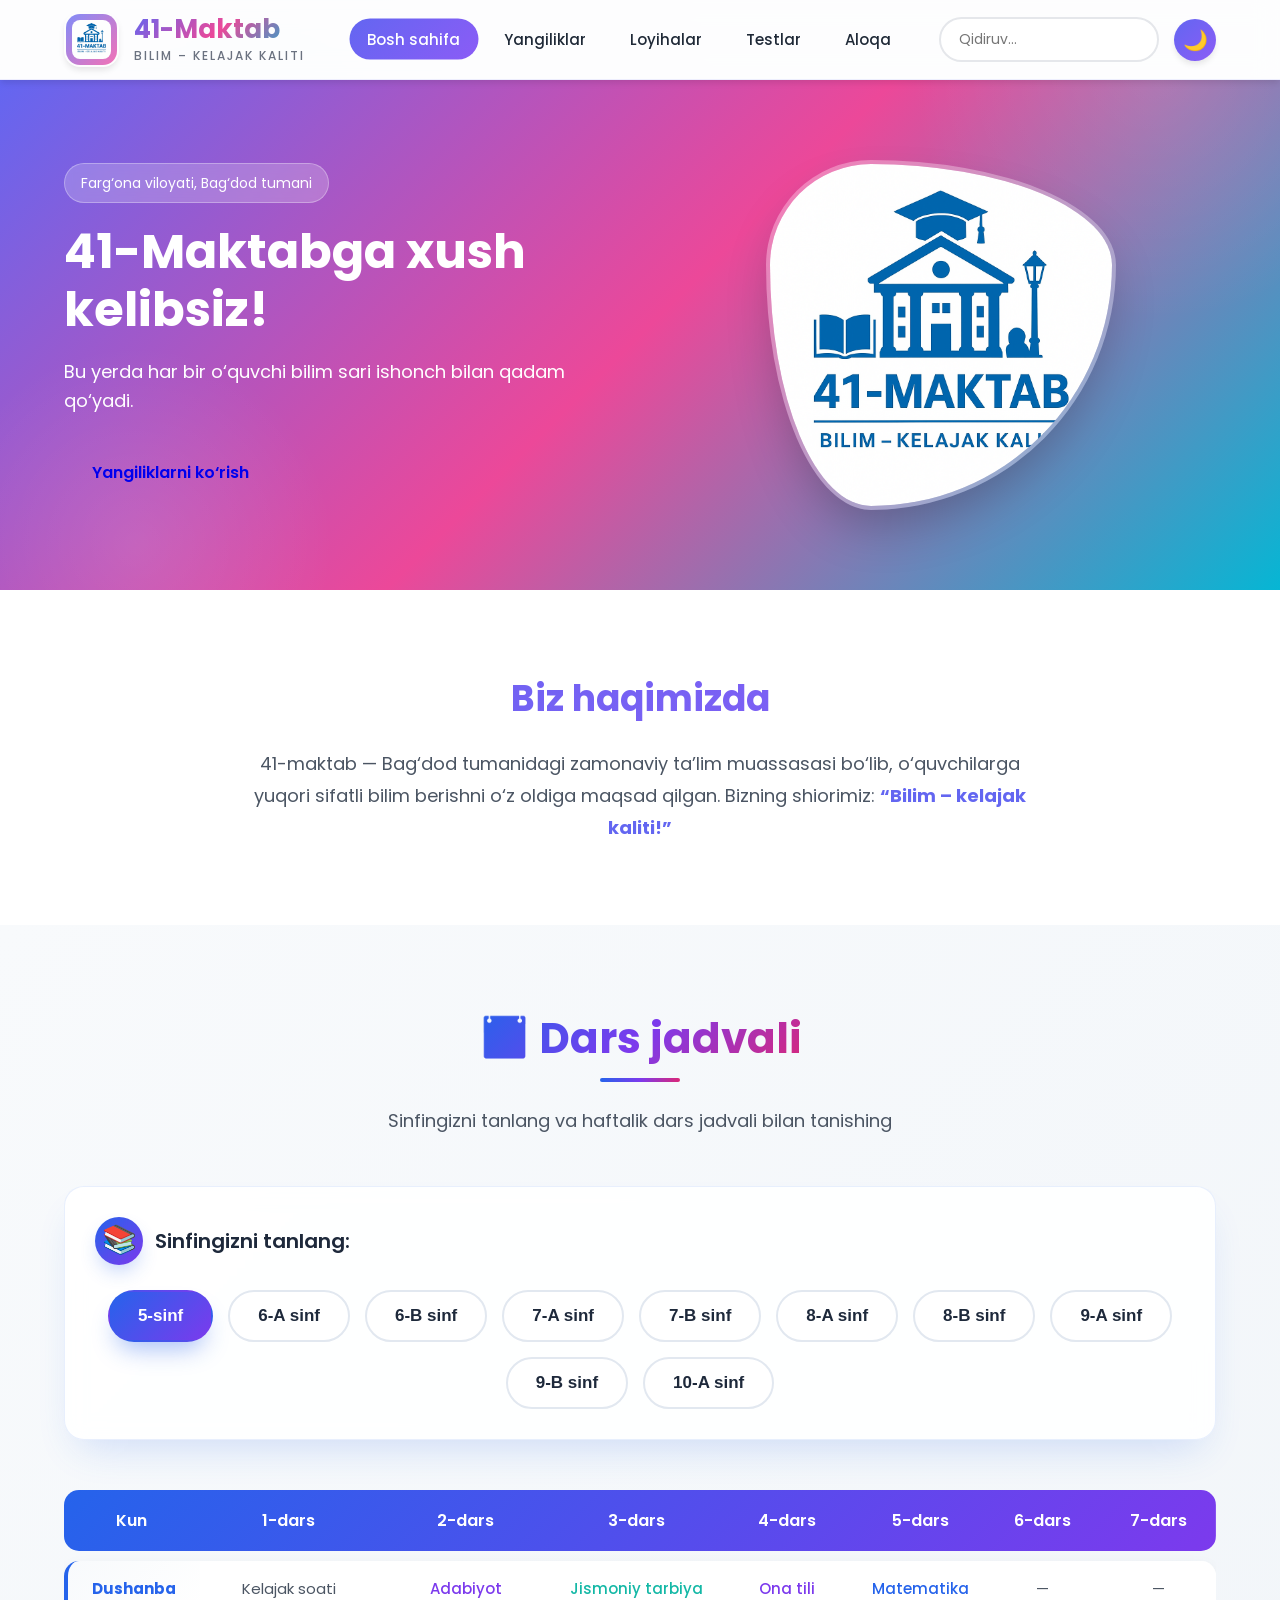
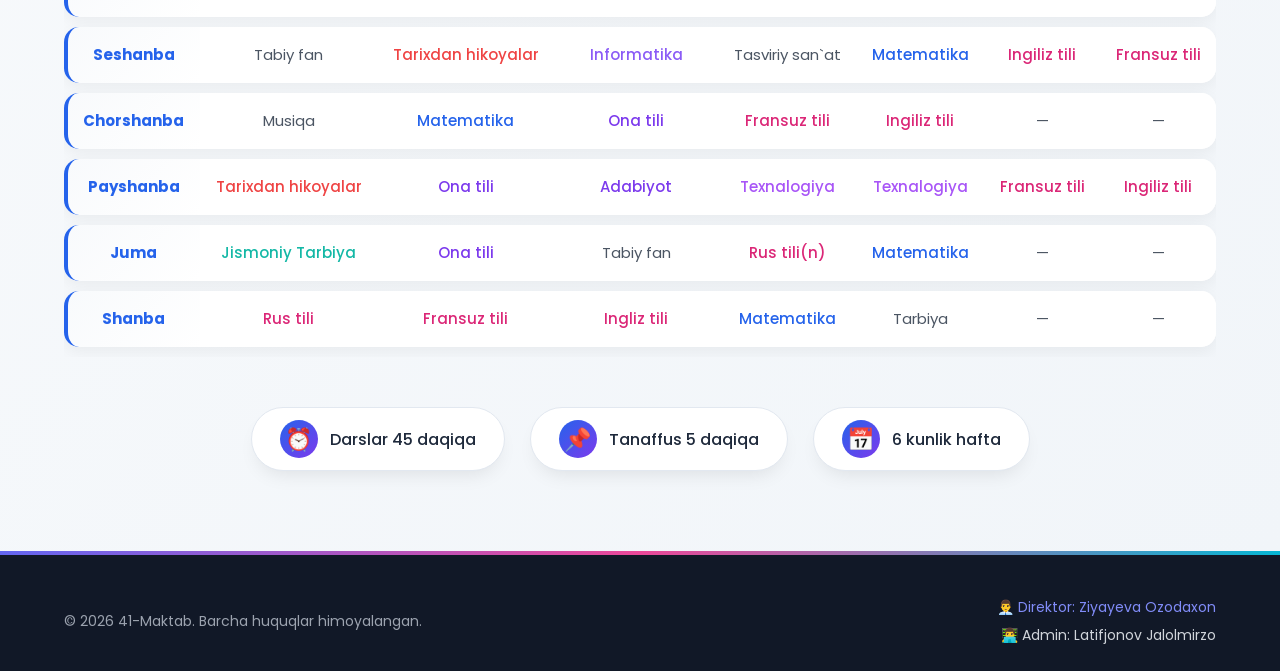
==== commit 855dce73: "Update index.html" ====
--- a/index.html
+++ b/index.html
@@ -110,7 +110,7 @@
       </div>
       <div class="info-item">
         <span class="info-icon">📌</span>
-        <span>Tanaffus 10 daqiqa</span>
+        <span>Tanaffus 5 daqiqa</span>
       </div>
       <div class="info-item">
         <span class="info-icon">📅</span>
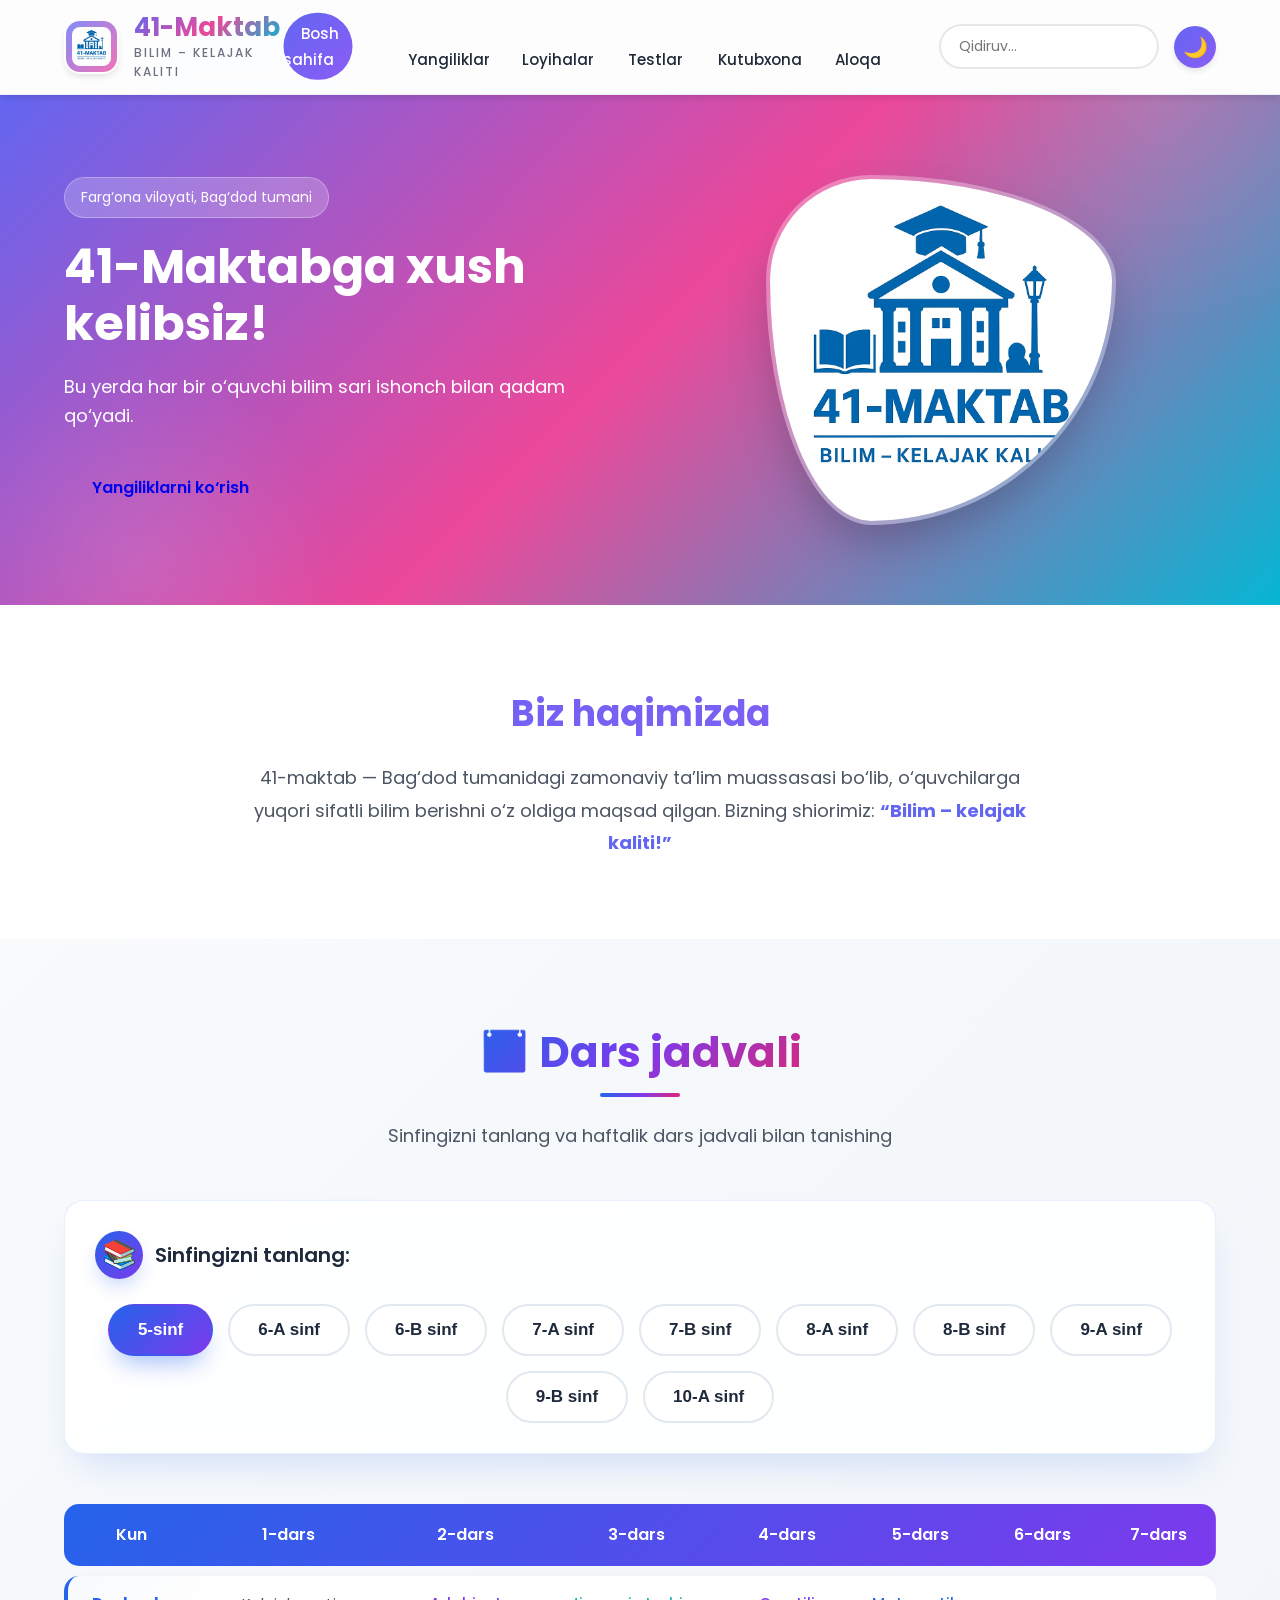
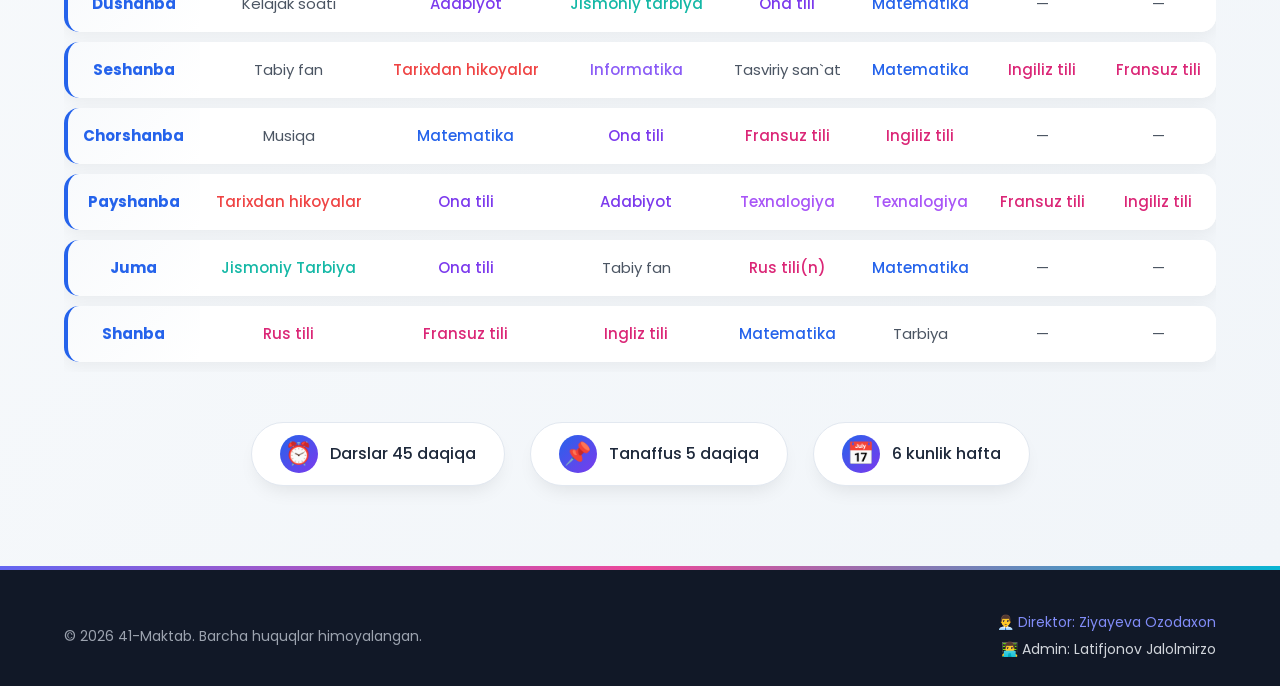
==== commit 8b7987ab: "Update index.html" ====
--- a/index.html
+++ b/index.html
@@ -26,6 +26,7 @@
           <li><a href="yangiliklar.html">Yangiliklar</a></li>
           <li><a href="loyihalar.html">Loyihalar</a></li>
           <li><a href="testlar.html">Testlar</a></li>
+          <li><a href="kutubxona.html">Kutubxona</a></li>
           <li><a href="aloqa.html">Aloqa</a></li>
         </ul>
       </nav>
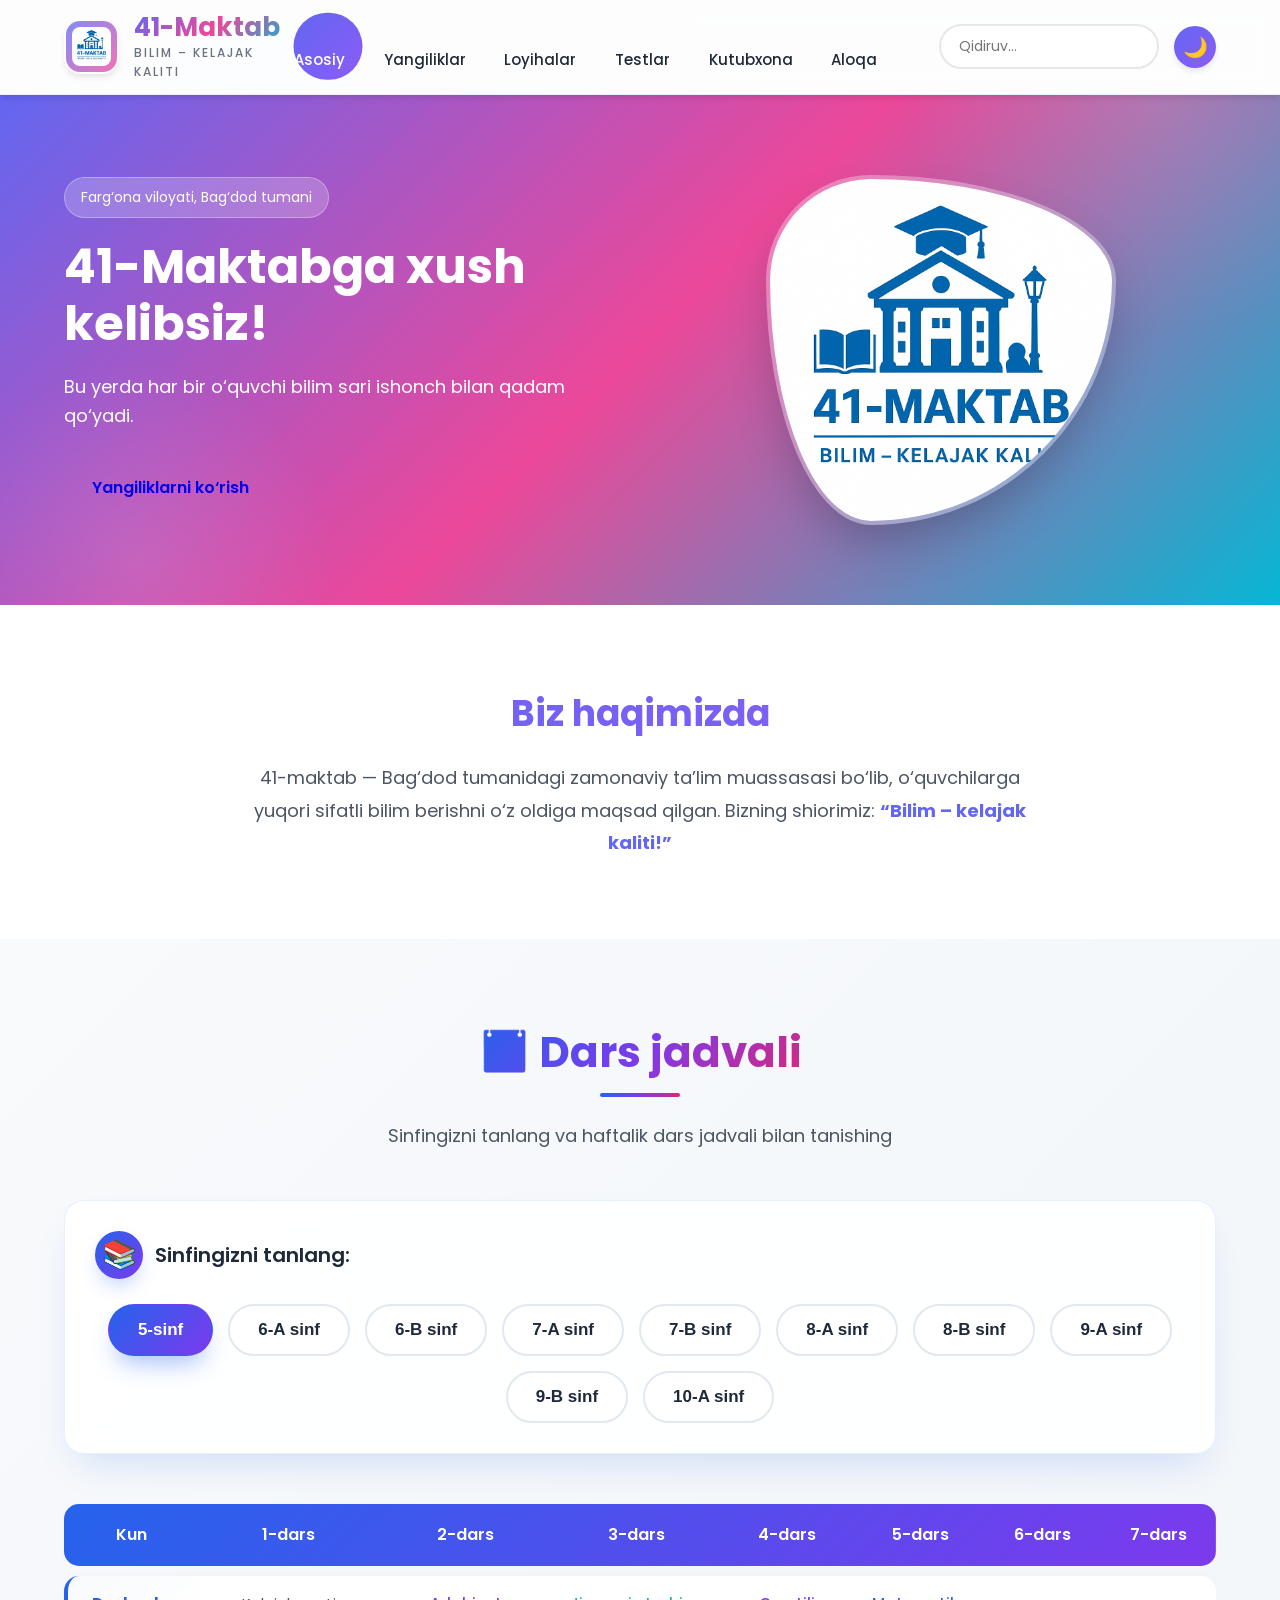
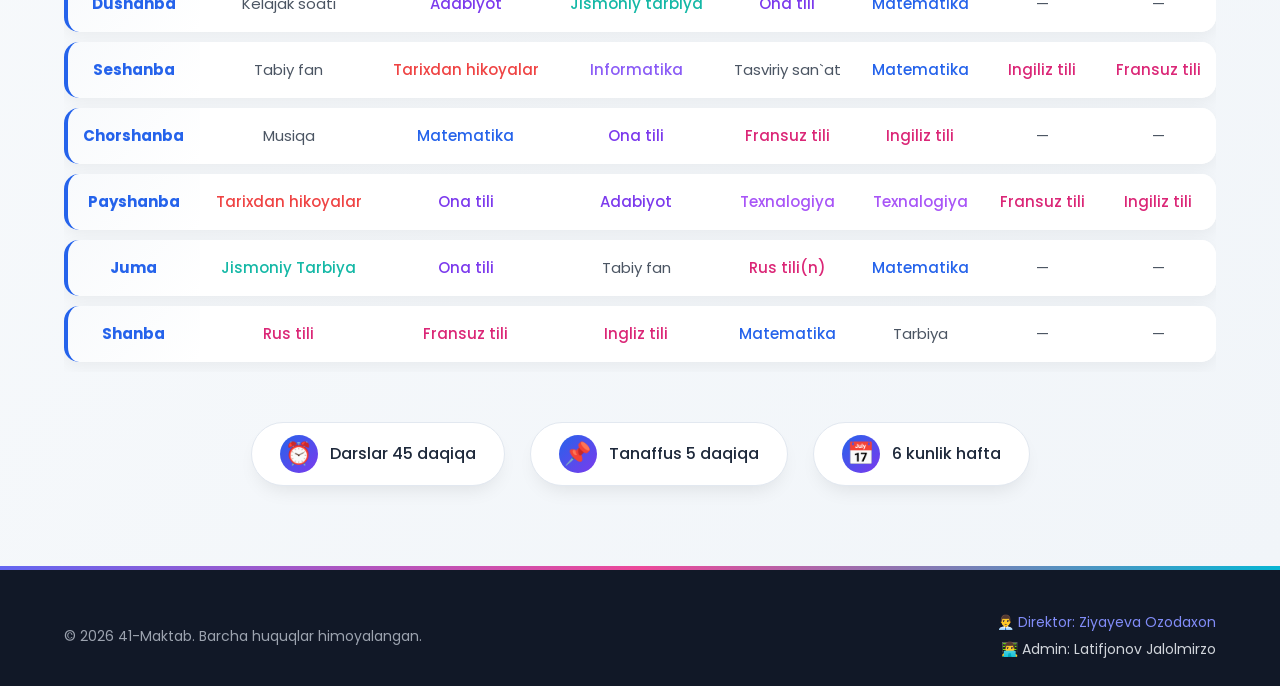
==== commit 0fca9b71: "Update index.html" ====
--- a/index.html
+++ b/index.html
@@ -22,7 +22,7 @@
       </div>
       <nav class="nav">
         <ul>
-          <li><a href="index.html" class="active" aria-current="page">Bosh sahifa</a></li>
+          <li><a href="index.html" class="active" aria-current="page">Asosiy</a></li>
           <li><a href="yangiliklar.html">Yangiliklar</a></li>
           <li><a href="loyihalar.html">Loyihalar</a></li>
           <li><a href="testlar.html">Testlar</a></li>
--- a/css/style.css
+++ b/css/style.css
@@ -3068,3 +3068,8 @@
 .rounded-xl {
   border-radius: var(--border-radius-xl);
 }
+
+/* Kutubxona sahifasi uchun rang */
+.page-title.library-title {
+  background: linear-gradient(135deg, #8b5cf6, #06b6d4, #10b981);
+}
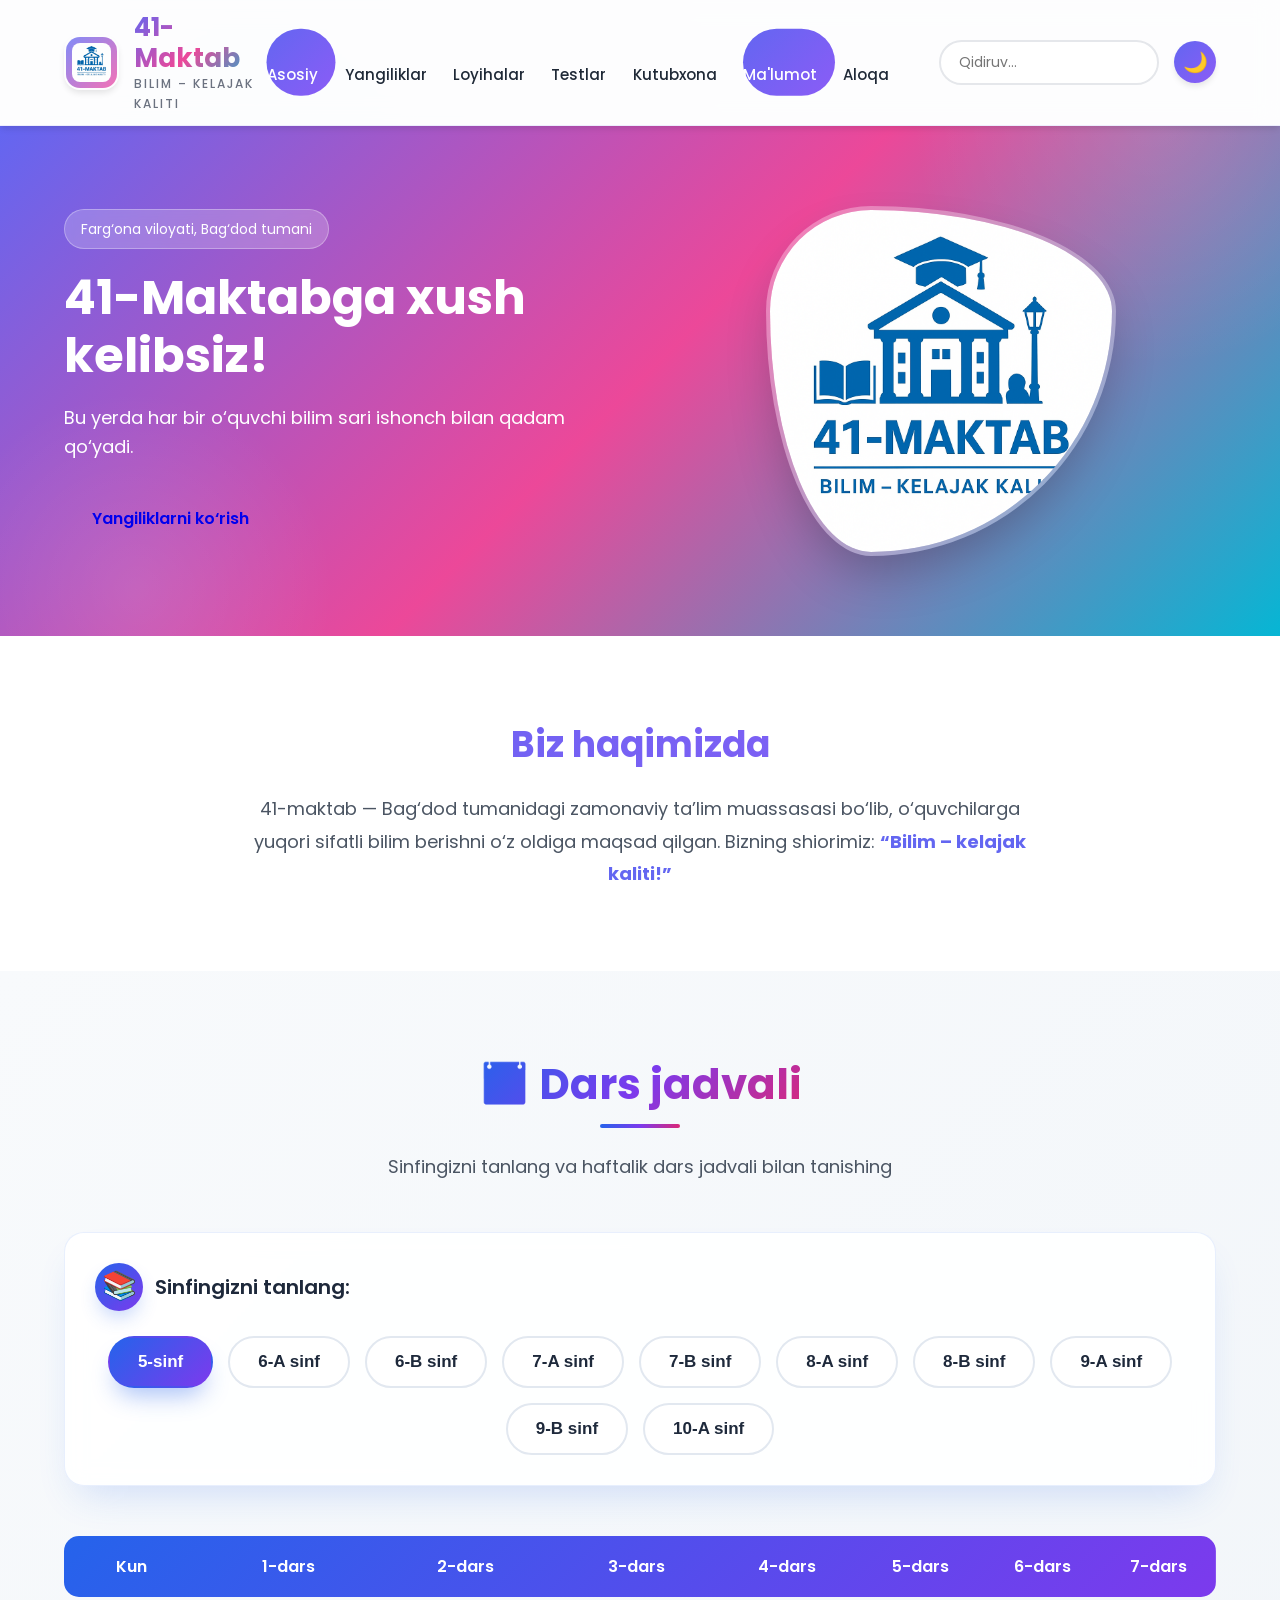
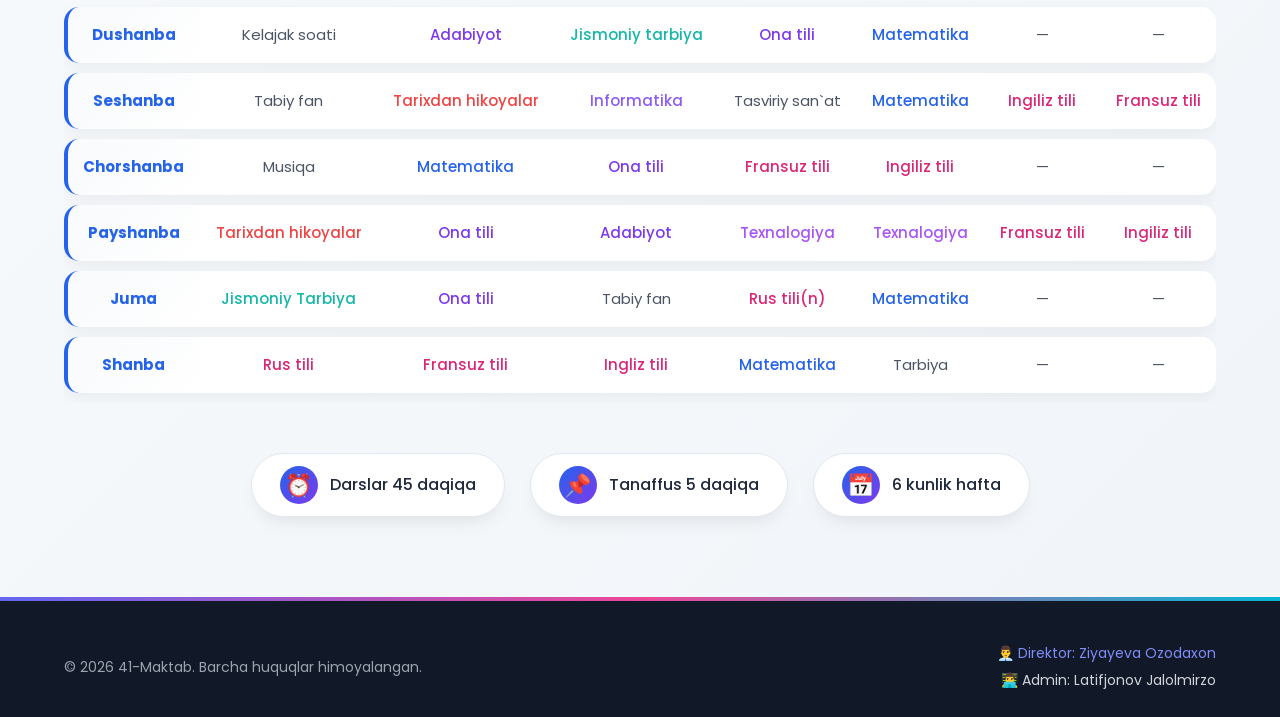
==== commit 2437b415: "Update index.html" ====
--- a/index.html
+++ b/index.html
@@ -27,6 +27,7 @@
           <li><a href="loyihalar.html">Loyihalar</a></li>
           <li><a href="testlar.html">Testlar</a></li>
           <li><a href="kutubxona.html">Kutubxona</a></li>
+          <li><a href="malumot.html" class="active">Ma'lumot</a></li>
           <li><a href="aloqa.html">Aloqa</a></li>
         </ul>
       </nav>
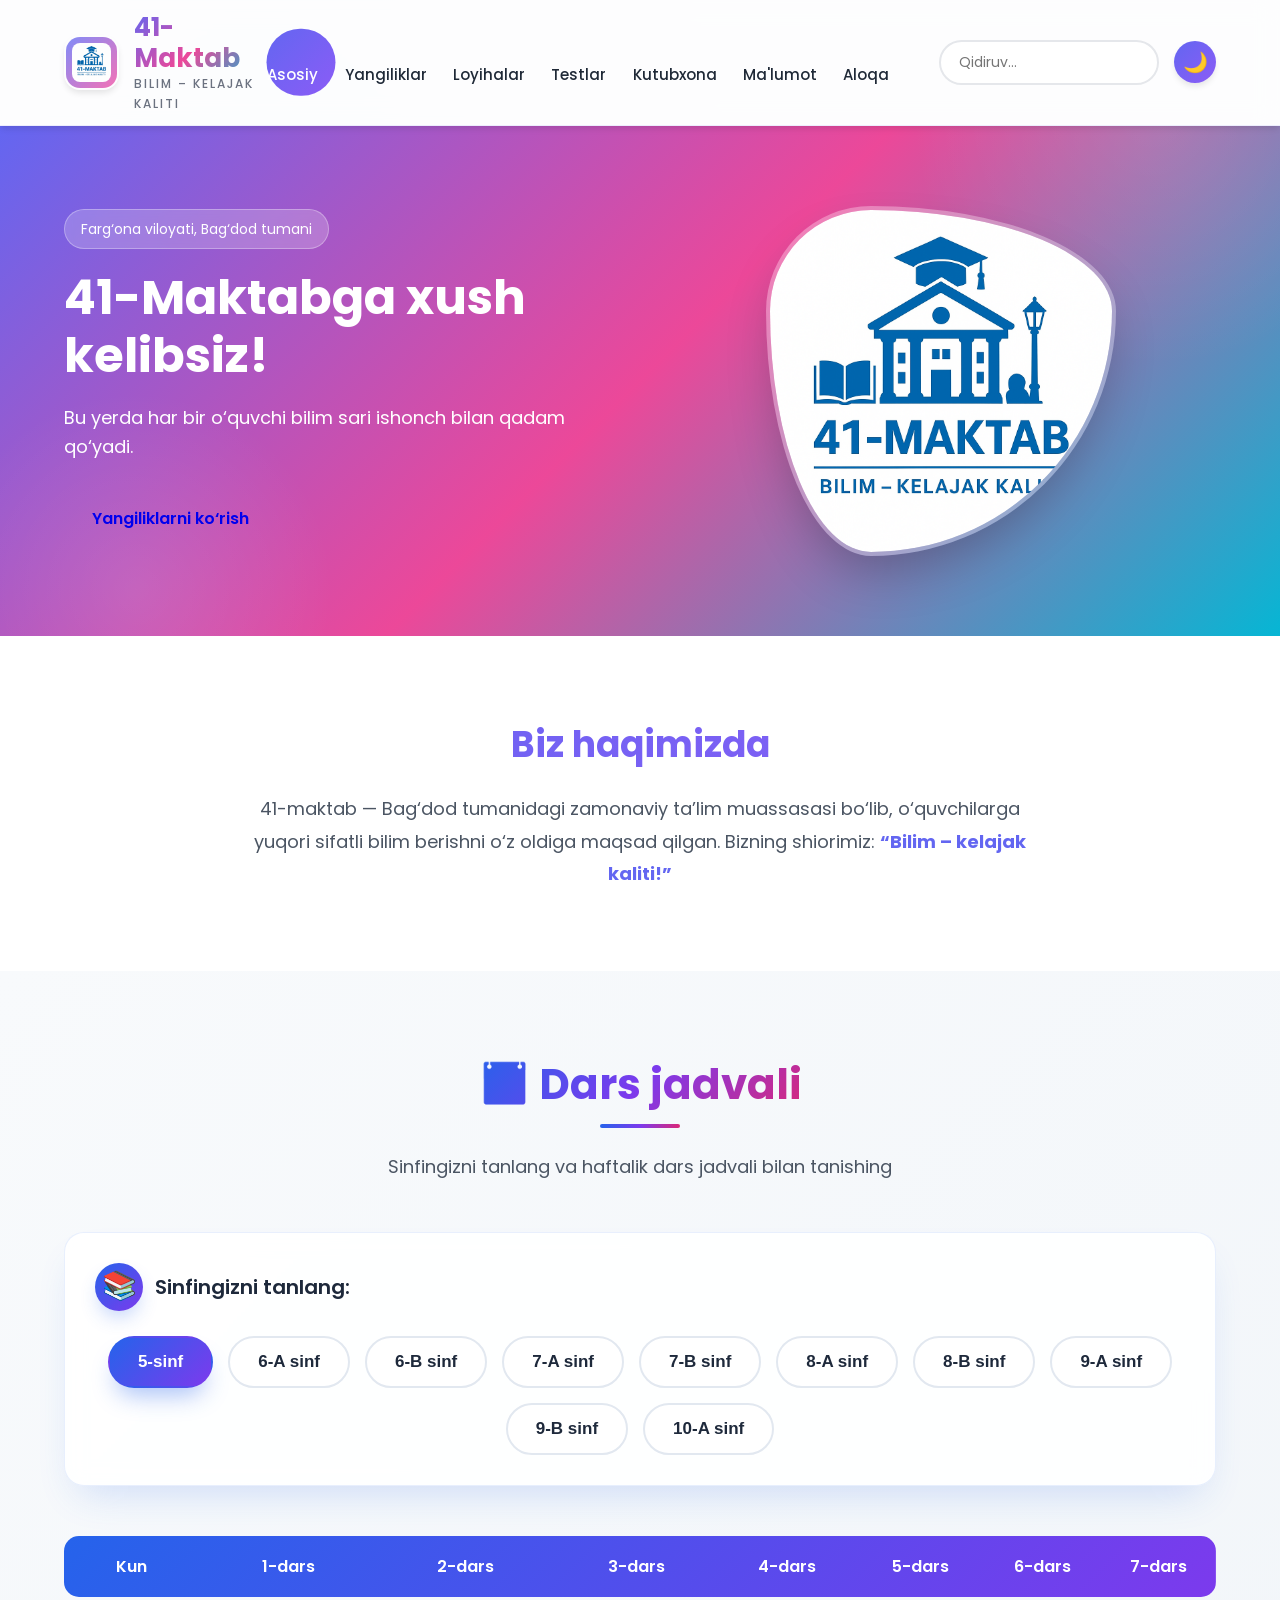
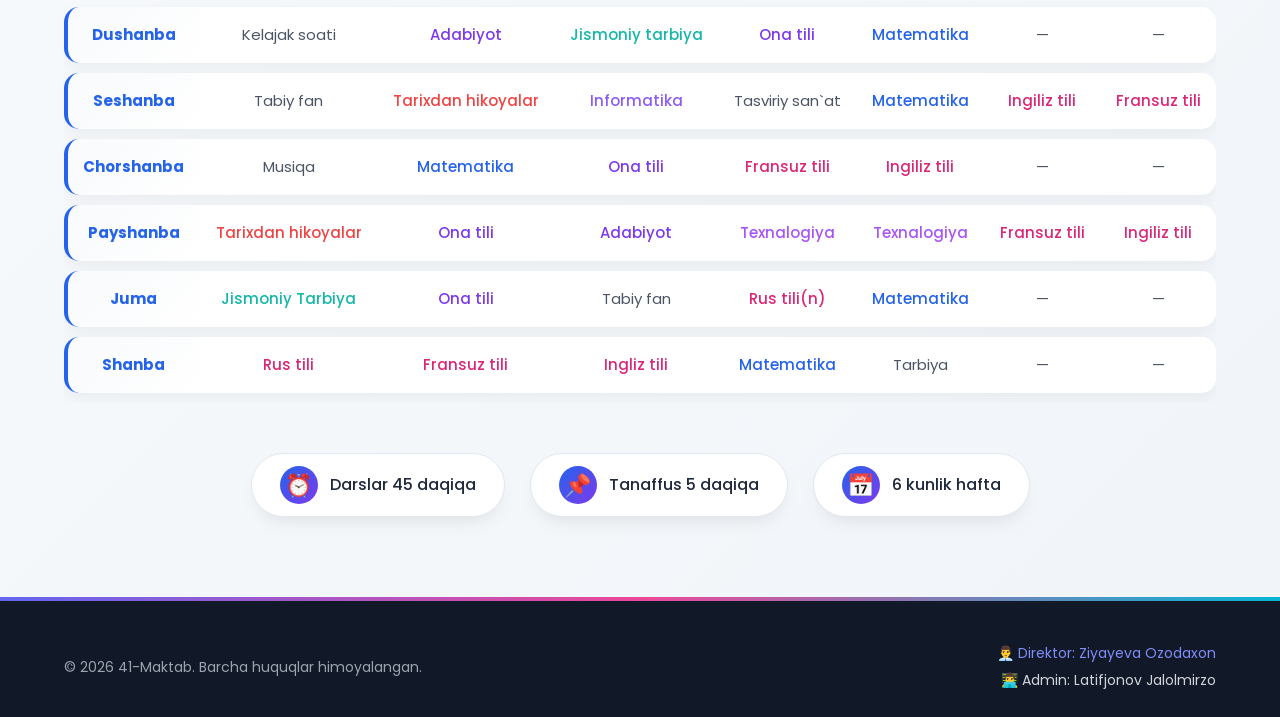
==== commit ffba9728: "Update index.html" ====
--- a/index.html
+++ b/index.html
@@ -27,7 +27,7 @@
           <li><a href="loyihalar.html">Loyihalar</a></li>
           <li><a href="testlar.html">Testlar</a></li>
           <li><a href="kutubxona.html">Kutubxona</a></li>
-          <li><a href="malumot.html" class="active">Ma'lumot</a></li>
+          <li><a href="malumot.html">Ma'lumot</a></li>
           <li><a href="aloqa.html">Aloqa</a></li>
         </ul>
       </nav>
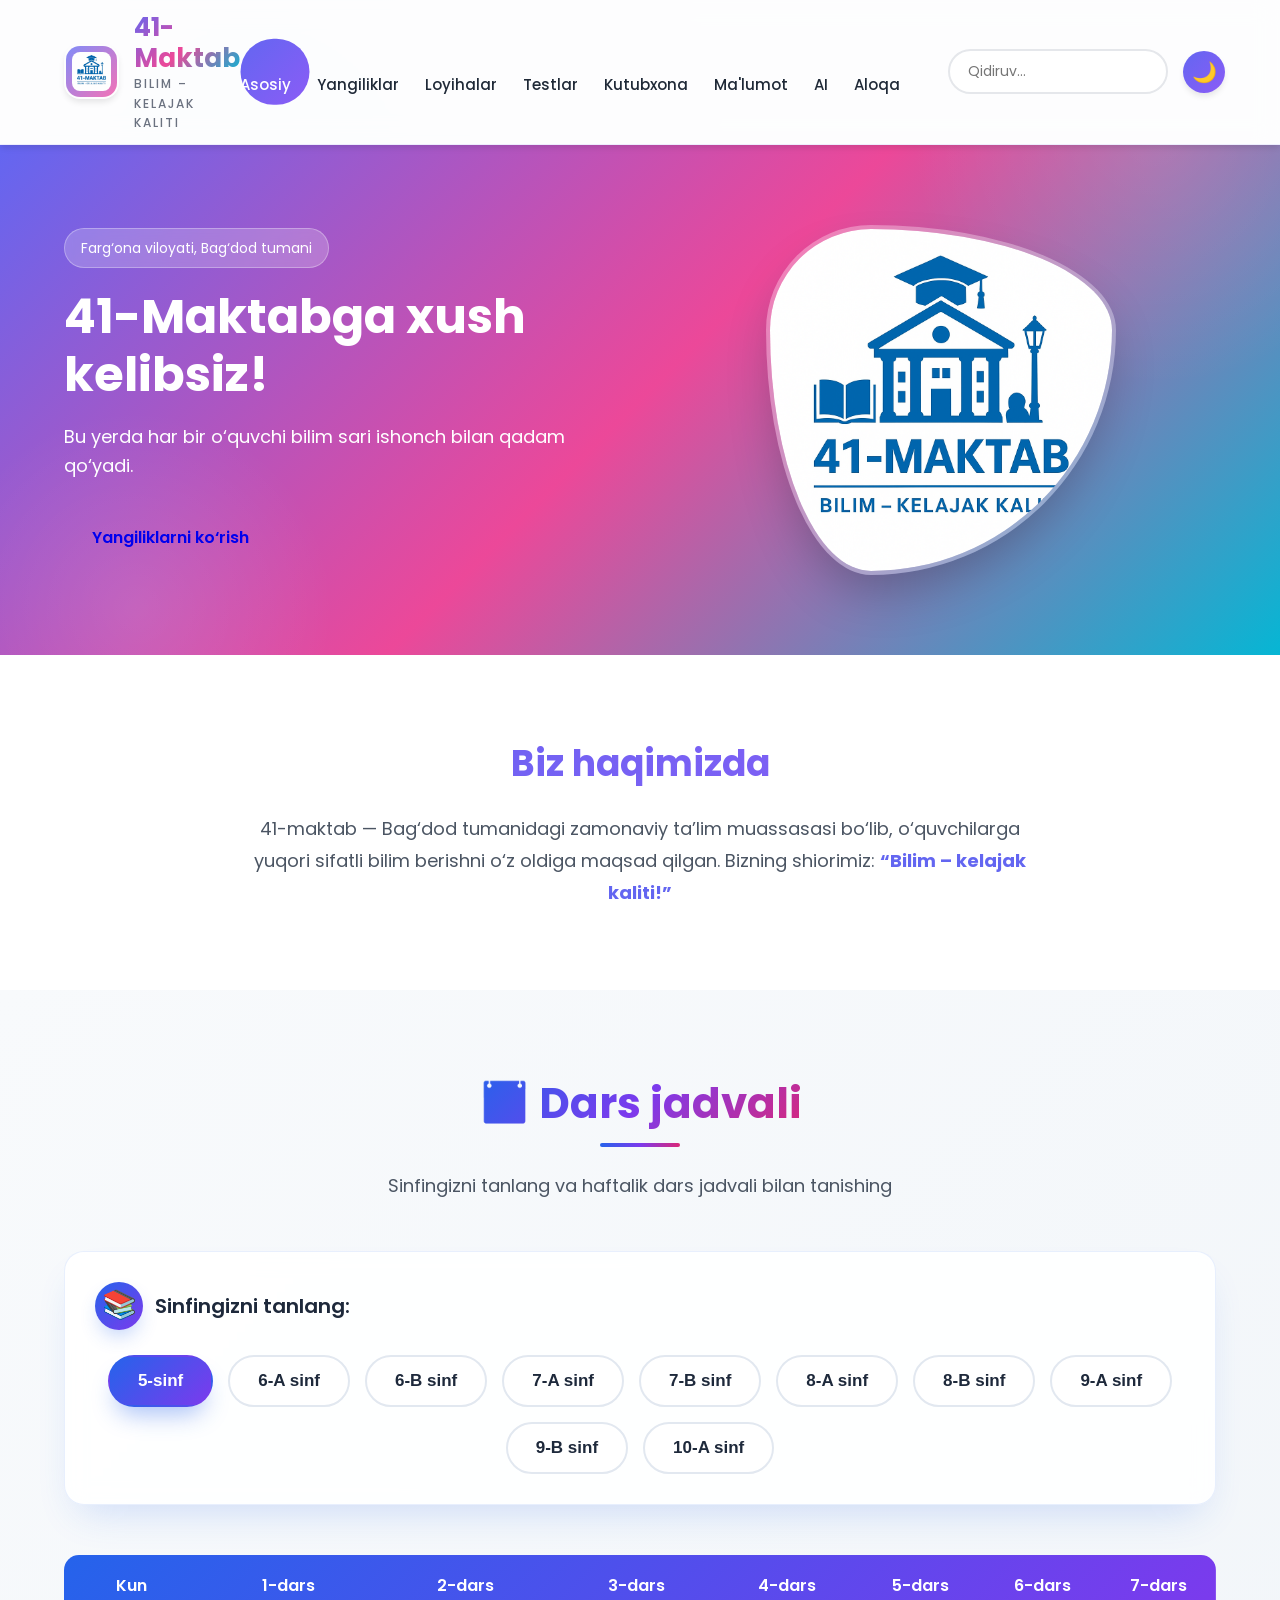
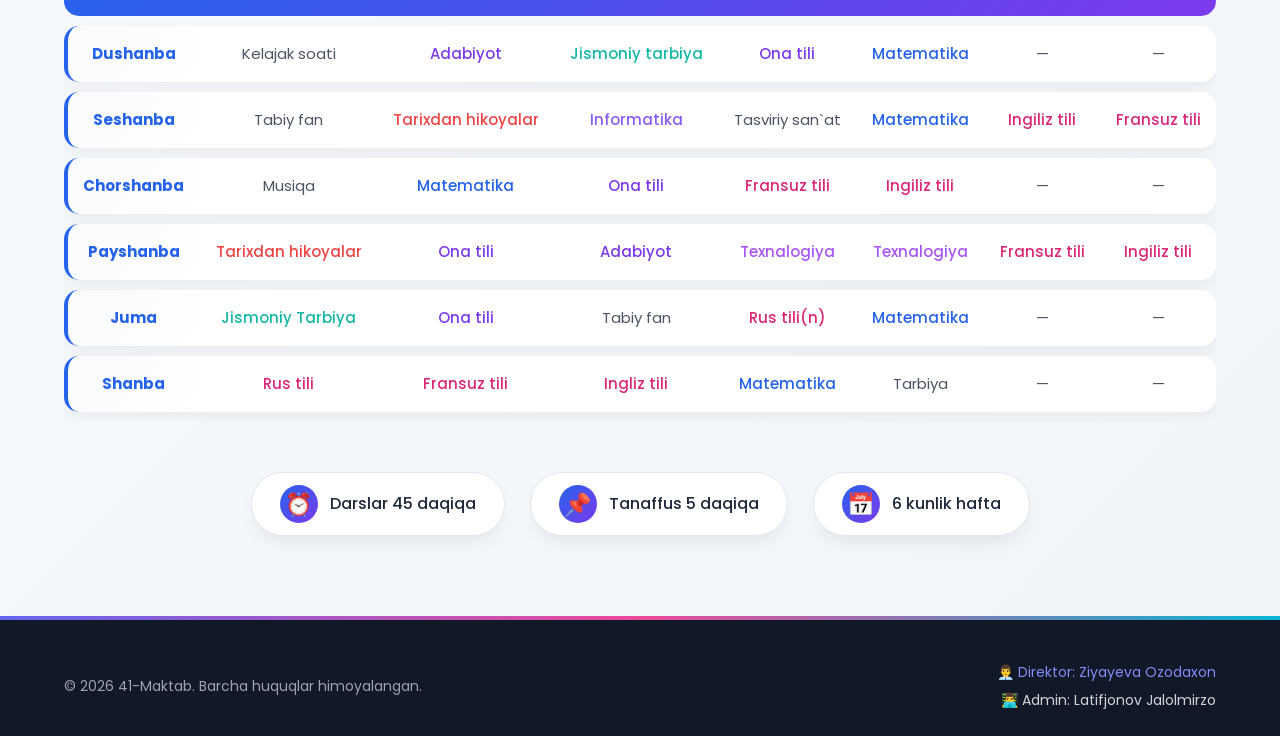
==== commit e3eef872: "Update index.html" ====
--- a/index.html
+++ b/index.html
@@ -28,6 +28,7 @@
           <li><a href="testlar.html">Testlar</a></li>
           <li><a href="kutubxona.html">Kutubxona</a></li>
           <li><a href="malumot.html">Ma'lumot</a></li>
+          <li><a href="ai.html">AI</a></li>
           <li><a href="aloqa.html">Aloqa</a></li>
         </ul>
       </nav>
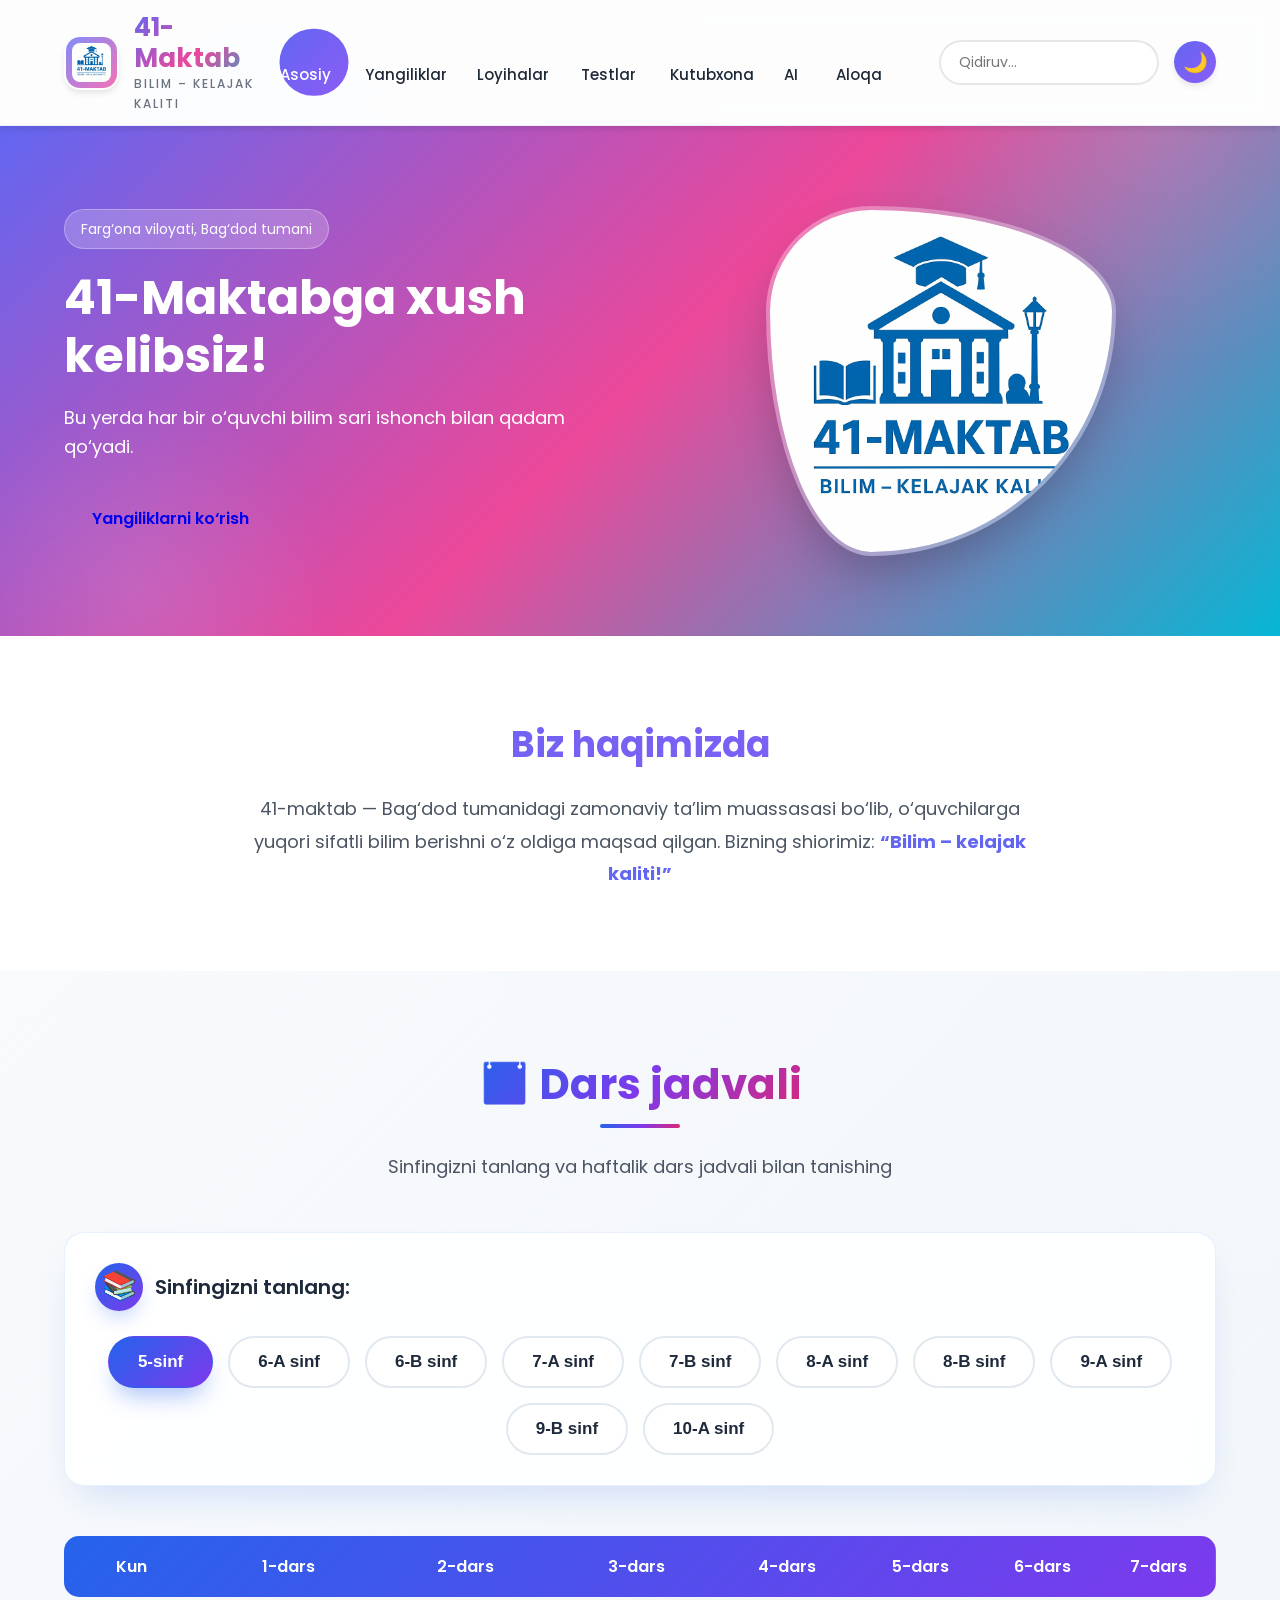
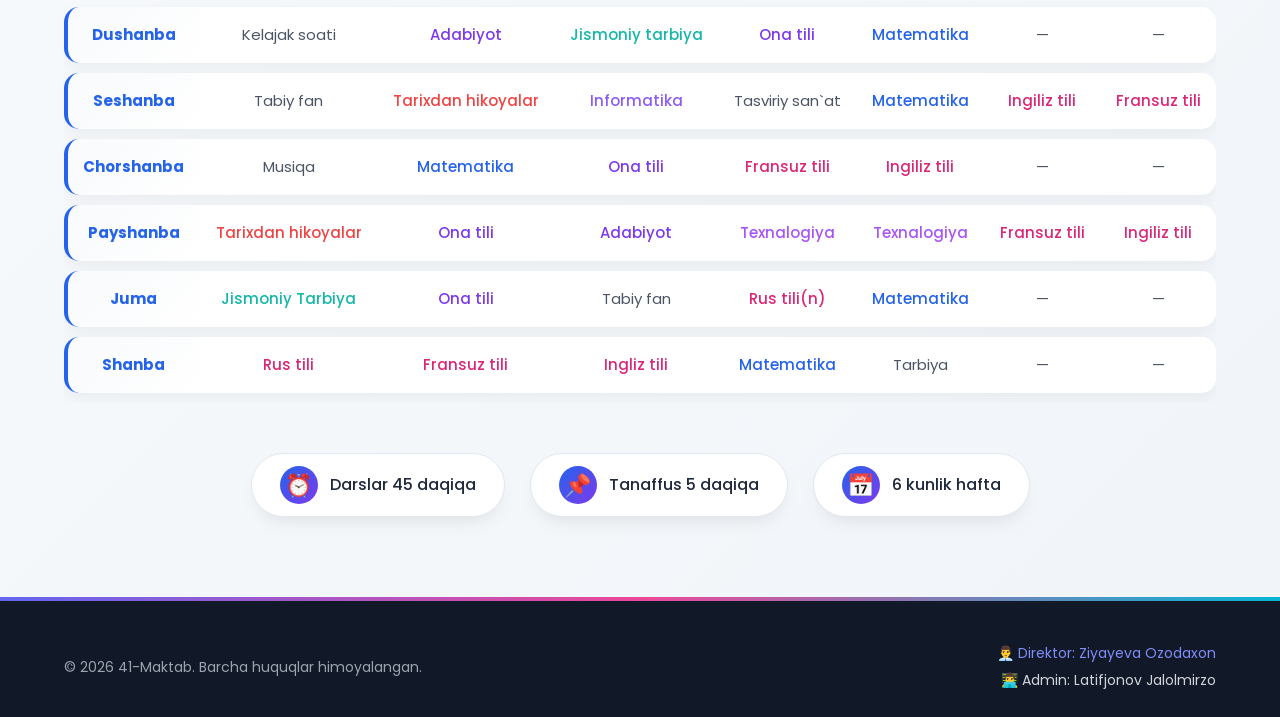
==== commit 24e031c9: "Fix HTML formatting and structure" ====
--- a/index.html
+++ b/index.html
@@ -27,7 +27,6 @@
           <li><a href="loyihalar.html">Loyihalar</a></li>
           <li><a href="testlar.html">Testlar</a></li>
           <li><a href="kutubxona.html">Kutubxona</a></li>
-          <li><a href="malumot.html">Ma'lumot</a></li>
           <li><a href="ai.html">AI</a></li>
           <li><a href="aloqa.html">Aloqa</a></li>
         </ul>
